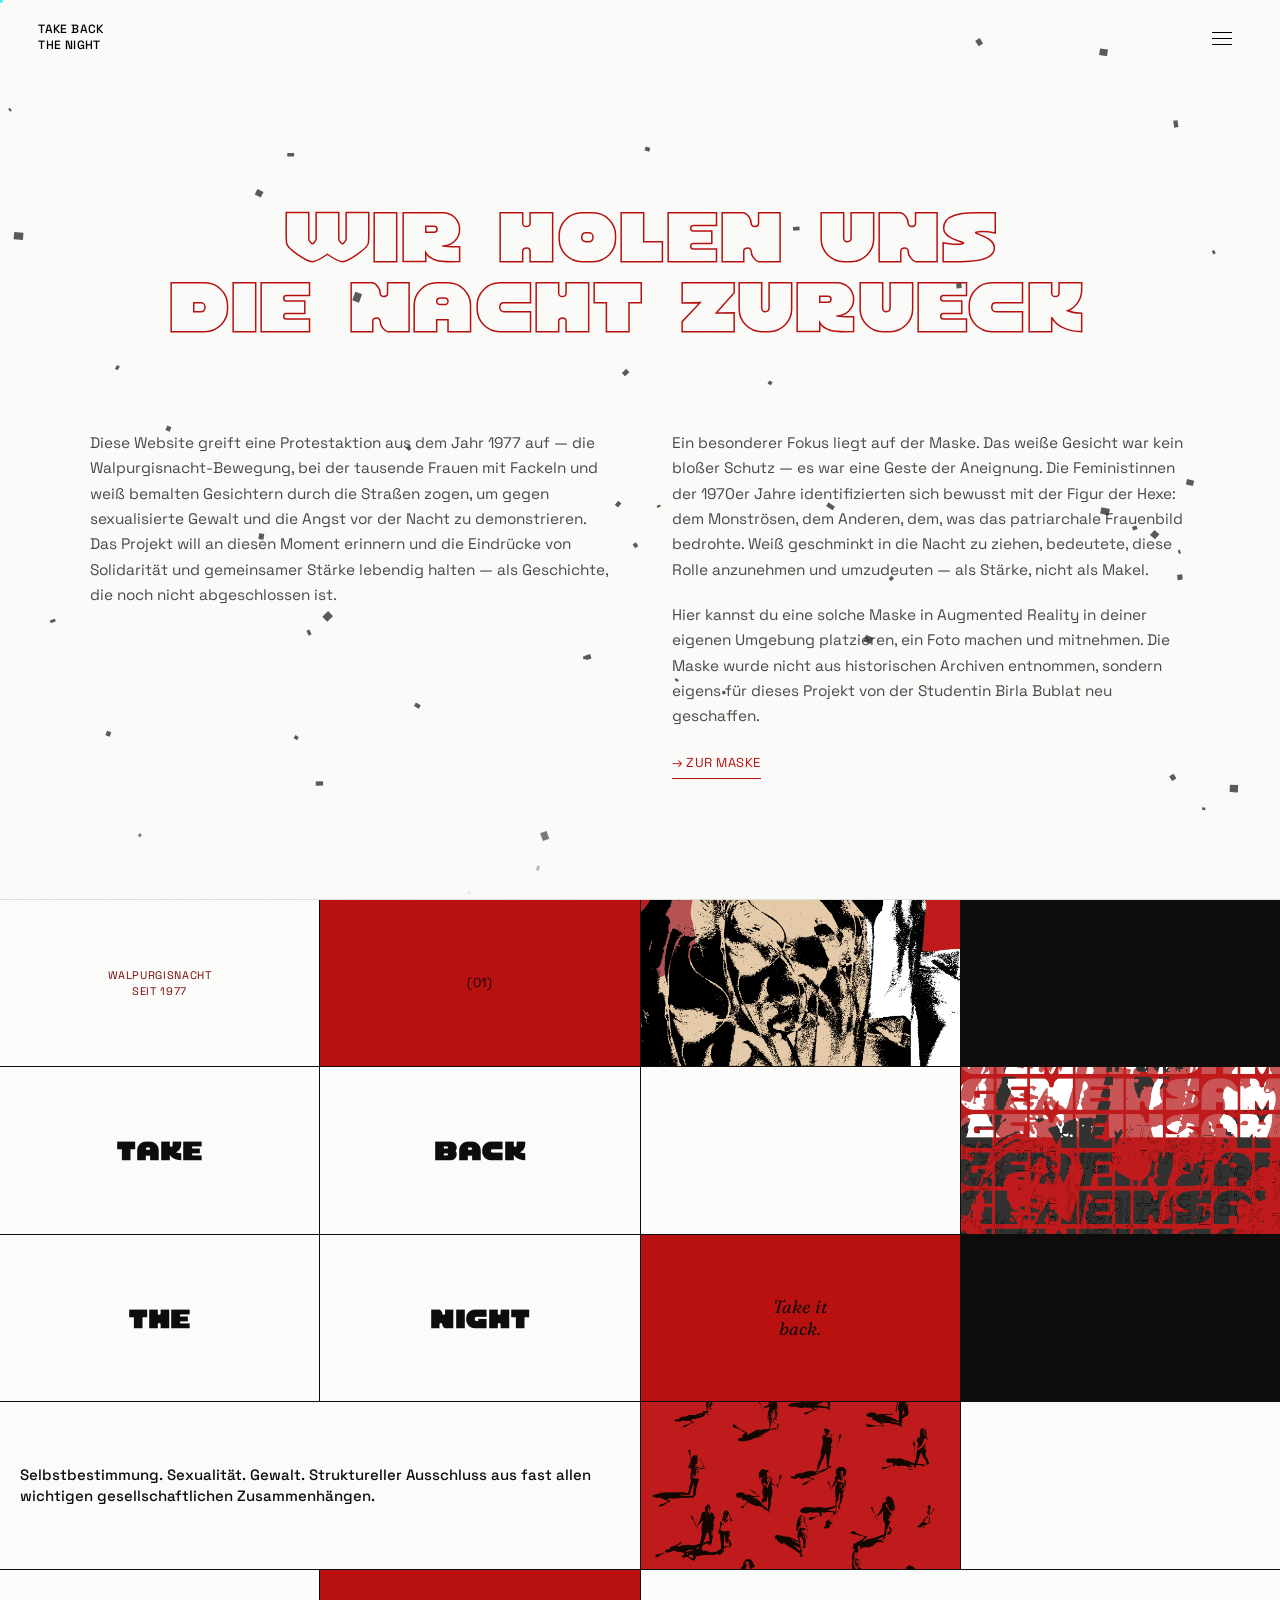
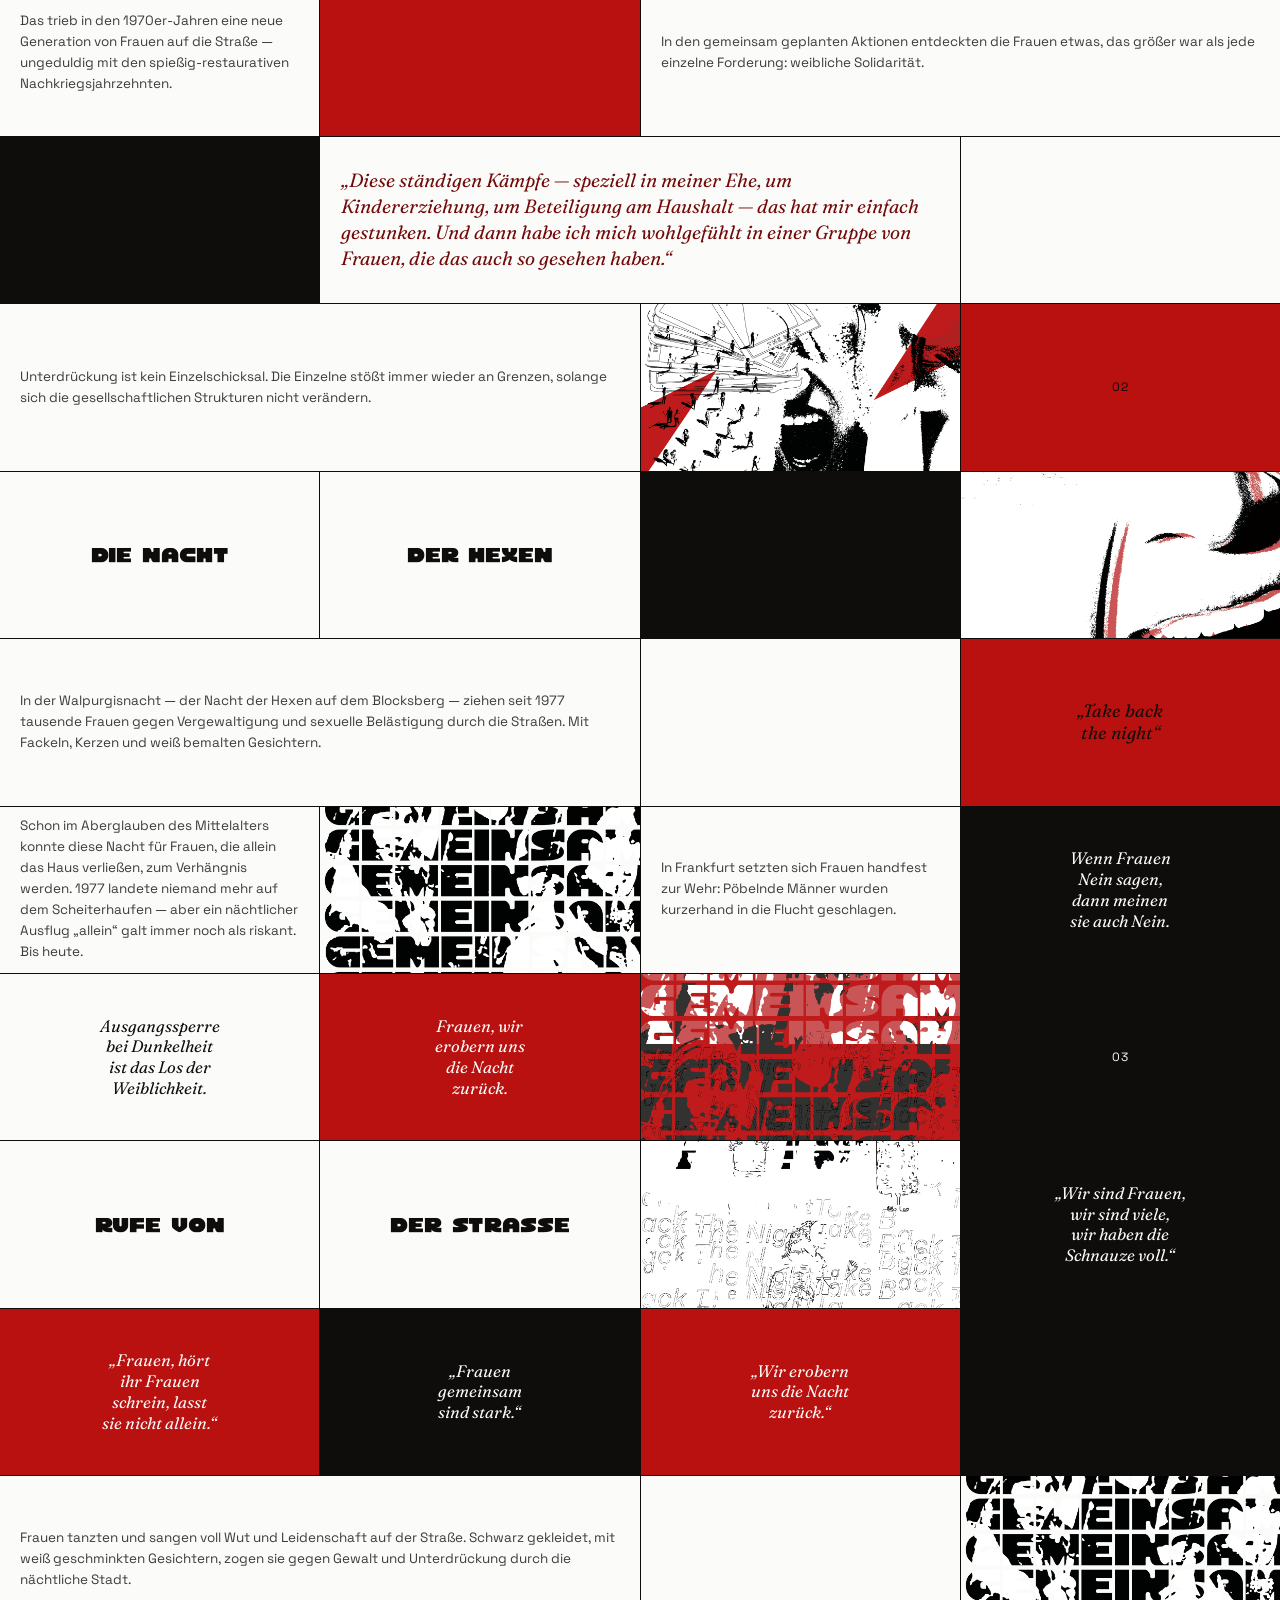
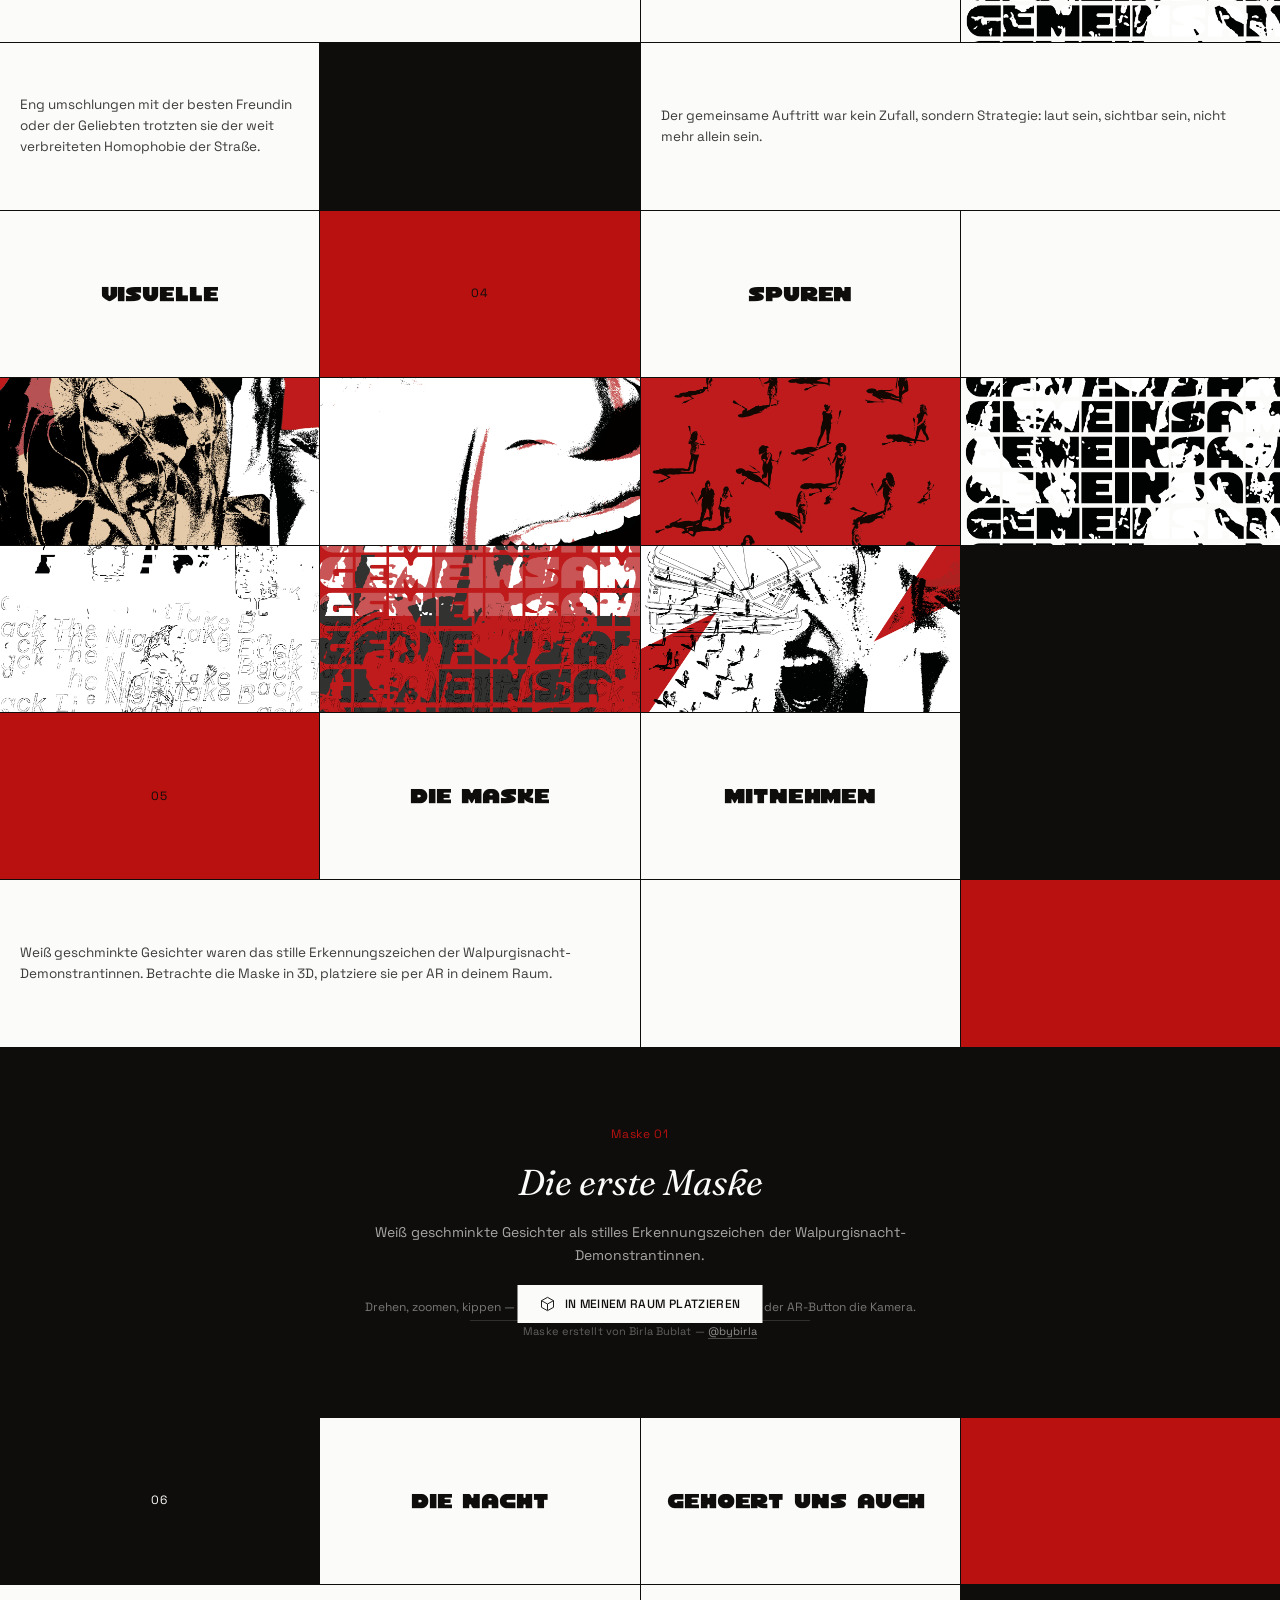
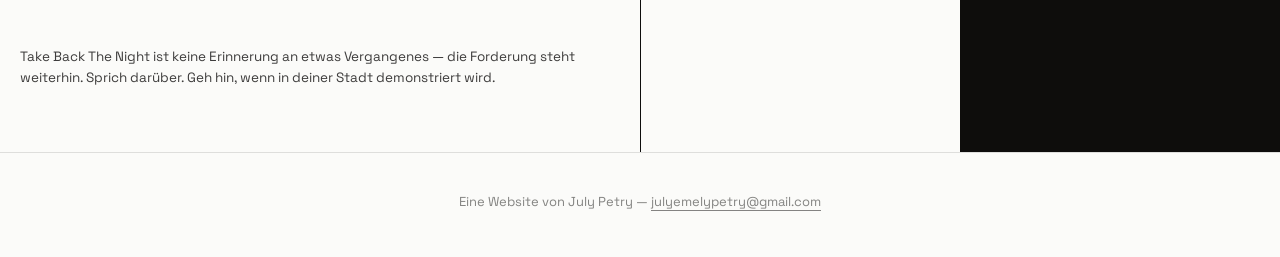
==== index.html @ 17b425ef "Add files via upload" ====
<!DOCTYPE html>
<html lang="de">
<head>
<meta charset="UTF-8">
<meta name="viewport" content="width=device-width, initial-scale=1.0">
<title>Take Back The Night — Wir erobern uns die Nacht zurück</title>
<meta name="description" content="Take Back The Night: Eine feministische Protestaktion gegen sexualisierte Gewalt — Information, Geschichte und eine AR-Maske zum Mitnehmen.">

<link rel="preconnect" href="https://fonts.googleapis.com">
<link rel="preconnect" href="https://fonts.gstatic.com" crossorigin>
<link href="https://fonts.googleapis.com/css2?family=Fraunces:ital,opsz,wght@0,9..144,300..500;1,9..144,300..500&family=Caveat:wght@600;700&family=Space+Grotesk:wght@400;500;600;700&display=swap" rel="stylesheet">

<link rel="stylesheet" href="style.css">

<script type="module" src="https://ajax.googleapis.com/ajax/libs/model-viewer/3.5.0/model-viewer.min.js"></script>
</head>
<body>

<div class="grain" aria-hidden="true"></div>
<canvas id="ashCanvas" aria-hidden="true"></canvas>
<div class="cursor-dot" aria-hidden="true"></div>

<!-- ============ NAV ============ -->
<header class="site-nav">
  <a href="#top" class="nav-mark">Take Back<br>The Night</a>
  <button class="nav-toggle" id="navToggle" aria-label="Menü öffnen" aria-expanded="false">
    <span></span><span></span><span></span>
  </button>
  <nav class="nav-links" id="navLinks">
    <a href="#geschichte" data-num="01">Geschichte</a>
    <a href="#walpurgis" data-num="02">Walpurgisnacht</a>
    <a href="#stimmen" data-num="03">Stimmen</a>
    <a href="#galerie" data-num="04">Galerie</a>
    <a href="#maske" data-num="05">Die Maske</a>
    <a href="#mitmachen" data-num="06">Mitmachen</a>
  </nav>
</header>

<main id="top">

<!-- ============================================================
     INTRO SECTION — weiße Fläche vor dem Kachelraster
     ============================================================ -->
<section class="intro-section">
  <h1 class="intro-headline">Wir holen uns<br>die Nacht zurueck.</h1>

  <div class="intro-columns">
    <div class="intro-col">
      <p>Diese Website greift eine Protestaktion aus dem Jahr 1977 auf — die Walpurgisnacht-Bewegung, bei der tausende Frauen mit Fackeln und weiß bemalten Gesichtern durch die Straßen zogen, um gegen sexualisierte Gewalt und die Angst vor der Nacht zu demonstrieren. Das Projekt will an diesen Moment erinnern und die Eindrücke von Solidarität und gemeinsamer Stärke lebendig halten — als Geschichte, die noch nicht abgeschlossen ist.</p>
    </div>
    <div class="intro-col">
      <p>Ein besonderer Fokus liegt auf der Maske. Das weiße Gesicht war kein bloßer Schutz — es war eine Geste der Aneignung. Die Feministinnen der 1970er Jahre identifizierten sich bewusst mit der Figur der Hexe: dem Monströsen, dem Anderen, dem, was das patriarchale Frauenbild bedrohte. Weiß geschminkt in die Nacht zu ziehen, bedeutete, diese Rolle anzunehmen und umzudeuten — als Stärke, nicht als Makel.</p>
      <p>Hier kannst du eine solche Maske in Augmented Reality in deiner eigenen Umgebung platzieren, ein Foto machen und mitnehmen. Die Maske wurde nicht aus historischen Archiven entnommen, sondern eigens für dieses Projekt von der Studentin Birla Bublat neu geschaffen.</p>
      <a href="#maske" class="intro-link">→ Zur Maske</a>
    </div>
  </div>
</section>

<!-- ============================================================
     DURCHGEHENDES KACHELRASTER
     4 Spalten · jede Kachel = Bild / Farbe / Text
     Hover schiebt die Kachel weg und legt eine zweite Ebene frei.
     ============================================================ -->
<div class="tilegrid">

  <!-- ROW 1 — opening labels -->
  <div class="tile" data-type="text">
    <div class="tile-front"><p class="t-eyebrow">Walpurgisnacht<br>seit 1977</p></div>
  </div>
  <div class="tile" data-type="color" data-color="red">
    <div class="tile-front"><span class="t-num">(01)</span></div>
    <div class="tile-back"><p class="t-back-label">Geschichte</p></div>
  </div>
  <div class="tile tile-img" data-type="image">
    <div class="tile-front"><img src="assets/W1.png" alt="Gemeinschaft" loading="lazy"></div>
    <div class="tile-back"><p class="t-back-label">Gemeinschaft</p></div>
  </div>
  <div class="tile" data-type="color" data-color="black">
    <div class="tile-front tile-front-empty"></div>
    <div class="tile-back"><p class="t-back-label">Eine Protest-<br>aktion gegen<br>sexualisierte<br>Gewalt</p></div>
  </div>

  <!-- ROW 2 — HERO TITLE part 1 -->
  <div class="tile tile-title" data-type="title">
    <div class="tile-front"><span>Take</span></div>
  </div>
  <div class="tile tile-title" data-type="title">
    <div class="tile-front"><span>Back</span></div>
  </div>
  <div class="tile" data-type="color" data-color="paper-dark">
    <div class="tile-front tile-front-empty"></div>
    <div class="tile-back"><p class="t-back-label">„Frauen, wir<br>erobern uns<br>die Nacht<br>zurück.“</p></div>
  </div>
  <div class="tile tile-img" data-type="image">
    <div class="tile-front"><img src="assets/W6.png" alt="Solidarität" loading="lazy"></div>
    <div class="tile-back"><p class="t-back-label">Solidarität</p></div>
  </div>

  <!-- ROW 3 — HERO TITLE part 2 -->
  <div class="tile tile-title" data-type="title">
    <div class="tile-front"><span>The</span></div>
  </div>
  <div class="tile tile-title" data-type="title">
    <div class="tile-front"><span>Night</span></div>
  </div>
  <div class="tile" data-type="color" data-color="red">
    <div class="tile-front"><p class="t-quote-mini">Take it<br>back.</p></div>
    <div class="tile-back"><p class="t-back-label">Scrollen, um<br>der Geschichte<br>zu folgen ↓</p></div>
  </div>
  <div class="tile" data-type="color" data-color="black">
    <div class="tile-front tile-front-empty"></div>
    <div class="tile-back"><a href="#maske" class="t-back-link">Maske in AR<br>ansehen →</a></div>
  </div>

  <!-- ROW 4 — Geschichte intro -->
  <div class="tile tile-text-wide" data-type="text" id="geschichte">
    <div class="tile-front">
      <p class="t-lead">Selbstbestimmung. Sexualität. Gewalt. Struktureller Ausschluss aus fast allen wichtigen gesellschaftlichen Zusammenhängen.</p>
    </div>
  </div>
  <div class="tile tile-img" data-type="image">
    <div class="tile-front"><img src="assets/W3.png" alt="Aufschrei" loading="lazy"></div>
    <div class="tile-back"><p class="t-back-label">Aufschrei</p></div>
  </div>
  <div class="tile" data-type="color" data-color="paper-dark">
    <div class="tile-front tile-front-empty"></div>
    <div class="tile-back"><p class="t-back-label">Jung, links,<br>ungeduldig</p></div>
  </div>

  <!-- ROW 5 -->
  <div class="tile" data-type="text">
    <div class="tile-front"><p class="t-body">Das trieb in den 1970er-Jahren eine neue Generation von Frauen auf die Straße — ungeduldig mit den spießig-restaurativen Nachkriegsjahrzehnten.</p></div>
  </div>
  <div class="tile" data-type="color" data-color="red">
    <div class="tile-front tile-front-empty"></div>
    <div class="tile-back"><p class="t-back-label">Infostände,<br>Straßentheater,<br>Protest gegen<br>Miss-Wahlen</p></div>
  </div>
  <div class="tile tile-text-wide" data-type="text">
    <div class="tile-front">
      <p class="t-body">In den gemeinsam geplanten Aktionen entdeckten die Frauen etwas, das größer war als jede einzelne Forderung: weibliche Solidarität.</p>
    </div>
  </div>

  <!-- ROW 6 — quote -->
  <div class="tile" data-type="color" data-color="black">
    <div class="tile-front tile-front-empty"></div>
    <div class="tile-back"><p class="t-back-label">Ehe, Kinder-<br>erziehung,<br>Haushalt</p></div>
  </div>
  <div class="tile tile-quote-wide" data-type="text">
    <div class="tile-front">
      <p class="t-quote">„Diese ständigen Kämpfe — speziell in meiner Ehe, um Kindererziehung, um Beteiligung am Haushalt — das hat mir einfach gestunken. Und dann habe ich mich wohlgefühlt in einer Gruppe von Frauen, die das auch so gesehen haben.“</p>
    </div>
  </div>
  <div class="tile" data-type="color" data-color="paper-dark">
    <div class="tile-front tile-front-empty"></div>
    <div class="tile-back"><p class="t-back-label">Kein Einzel-<br>schicksal</p></div>
  </div>

  <!-- ROW 7 -->
  <div class="tile tile-text-wide" data-type="text">
    <div class="tile-front">
      <p class="t-body">Unterdrückung ist kein Einzelschicksal. Die Einzelne stößt immer wieder an Grenzen, solange sich die gesellschaftlichen Strukturen nicht verändern.</p>
    </div>
  </div>
  <div class="tile tile-img" data-type="image">
    <div class="tile-front"><img src="assets/W7.png" alt="Stärke" loading="lazy"></div>
    <div class="tile-back"><p class="t-back-label">Stärke</p></div>
  </div>
  <div class="tile" data-type="color" data-color="red">
    <div class="tile-front"><span class="t-num-mini">02</span></div>
    <div class="tile-back"><p class="t-back-label">Walpurgis-<br>nacht</p></div>
  </div>

  <!-- ROW 8 — Walpurgisnacht title -->
  <div class="tile tile-title-mid" data-type="title" id="walpurgis">
    <div class="tile-front"><span>Die Nacht</span></div>
  </div>
  <div class="tile tile-title-mid" data-type="title">
    <div class="tile-front"><span>der Hexen</span></div>
  </div>
  <div class="tile" data-type="color" data-color="black">
    <div class="tile-front tile-front-empty"></div>
    <div class="tile-back"><p class="t-back-label">Blocksberg,<br>Mittelalter</p></div>
  </div>
  <div class="tile tile-img" data-type="image">
    <div class="tile-front"><img src="assets/W2.png" alt="Wut" loading="lazy"></div>
    <div class="tile-back"><p class="t-back-label">Reclaim<br>the Night</p></div>
  </div>

  <!-- ROW 9 -->
  <div class="tile tile-text-wide" data-type="text">
    <div class="tile-front">
      <p class="t-body">In der Walpurgisnacht — der Nacht der Hexen auf dem Blocksberg — ziehen seit 1977 tausende Frauen gegen Vergewaltigung und sexuelle Belästigung durch die Straßen. Mit Fackeln, Kerzen und weiß bemalten Gesichtern.</p>
    </div>
  </div>
  <div class="tile" data-type="color" data-color="paper-dark">
    <div class="tile-front tile-front-empty"></div>
    <div class="tile-back"><p class="t-back-label">Als Hexen<br>verbrannt</p></div>
  </div>
  <div class="tile" data-type="color" data-color="red">
    <div class="tile-front"><p class="t-quote-mini">„Take back<br>the night“</p></div>
    <div class="tile-back"><p class="t-back-label">Ursprung:<br>USA</p></div>
  </div>

  <!-- ROW 10 -->
  <div class="tile" data-type="text">
    <div class="tile-front"><p class="t-body">Schon im Aberglauben des Mittelalters konnte diese Nacht für Frauen, die allein das Haus verließen, zum Verhängnis werden. 1977 landete niemand mehr auf dem Scheiterhaufen — aber ein nächtlicher Ausflug „allein“ galt immer noch als riskant. Bis heute.</p></div>
  </div>
  <div class="tile tile-img" data-type="image">
    <div class="tile-front"><img src="assets/W4.png" alt="Erschöpfung" loading="lazy"></div>
    <div class="tile-back"><p class="t-back-label">Erschöpfung</p></div>
  </div>
  <div class="tile" data-type="text">
    <div class="tile-front"><p class="t-body">In Frankfurt setzten sich Frauen handfest zur Wehr: Pöbelnde Männer wurden kurzerhand in die Flucht geschlagen.</p></div>
  </div>

  <!-- ROW 11 — banner lines as tiles -->
  <div class="tile tile-banner" data-type="color" data-color="black">
    <div class="tile-front"><p class="t-banner">Wenn Frauen<br>Nein sagen,<br>dann meinen<br>sie auch Nein.</p></div>
  </div>
  <div class="tile tile-banner" data-type="color" data-color="paper-dark">
    <div class="tile-front"><p class="t-banner t-banner-dark">Ausgangssperre<br>bei Dunkelheit<br>ist das Los der<br>Weiblichkeit.</p></div>
  </div>
  <div class="tile tile-banner" data-type="color" data-color="red">
    <div class="tile-front"><p class="t-banner">Frauen, wir<br>erobern uns<br>die Nacht<br>zurück.</p></div>
  </div>
  <div class="tile tile-img" data-type="image">
    <div class="tile-front"><img src="assets/W6.png" alt="Solidarität" loading="lazy"></div>
    <div class="tile-back"><p class="t-back-label">Rasseln,<br>Wecker,<br>Trommeln</p></div>
  </div>

  <!-- ROW 12 — Stimmen title -->
  <div class="tile" data-type="color" data-color="black">
    <div class="tile-front"><span class="t-num-mini">03</span></div>
    <div class="tile-back"><p class="t-back-label">Rufe von<br>der Straße</p></div>
  </div>
  <div class="tile tile-title-mid" data-type="title" id="stimmen">
    <div class="tile-front"><span>Rufe von</span></div>
  </div>
  <div class="tile tile-title-mid" data-type="title">
    <div class="tile-front"><span>der Strasse</span></div>
  </div>
  <div class="tile tile-img" data-type="image">
    <div class="tile-front"><img src="assets/W5.png" alt="Schmerz" loading="lazy"></div>
    <div class="tile-back"><p class="t-back-label">Schmerz</p></div>
  </div>

  <!-- ROW 13 — chants -->
  <div class="tile tile-chant" data-type="color" data-color="black">
    <div class="tile-front"><p class="t-chant">„Wir sind Frauen,<br>wir sind viele,<br>wir haben die<br>Schnauze voll.“</p></div>
  </div>
  <div class="tile tile-chant" data-type="color" data-color="red">
    <div class="tile-front"><p class="t-chant">„Frauen, hört<br>ihr Frauen<br>schrein, lasst<br>sie nicht allein.“</p></div>
  </div>
  <div class="tile tile-chant" data-type="color" data-color="black">
    <div class="tile-front"><p class="t-chant">„Frauen<br>gemeinsam<br>sind stark.“</p></div>
  </div>
  <div class="tile tile-chant" data-type="color" data-color="red">
    <div class="tile-front"><p class="t-chant">„Wir erobern<br>uns die Nacht<br>zurück.“</p></div>
  </div>

  <!-- ROW 14 — Stimmen text -->
  <div class="tile tile-text-wide" data-type="text">
    <div class="tile-front">
      <p class="t-body">Frauen tanzten und sangen voll Wut und Leidenschaft auf der Straße. Schwarz gekleidet, mit weiß geschminkten Gesichtern, zogen sie gegen Gewalt und Unterdrückung durch die nächtliche Stadt.</p>
    </div>
  </div>
  <div class="tile" data-type="color" data-color="paper-dark">
    <div class="tile-front tile-front-empty"></div>
    <div class="tile-back"><p class="t-back-label">Eng<br>umschlungen</p></div>
  </div>
  <div class="tile tile-img" data-type="image">
    <div class="tile-front"><img src="assets/W4.png" alt="Erschöpfung" loading="lazy"></div>
    <div class="tile-back"><p class="t-back-label">Erste Stimme,<br>erstes Mal</p></div>
  </div>

  <!-- ROW 15 -->
  <div class="tile" data-type="text">
    <div class="tile-front"><p class="t-body">Eng umschlungen mit der besten Freundin oder der Geliebten trotzten sie der weit verbreiteten Homophobie der Straße.</p></div>
  </div>
  <div class="tile" data-type="color" data-color="black">
    <div class="tile-front tile-front-empty"></div>
    <div class="tile-back"><p class="t-back-label">Patriarchats-<br>kritikerin der<br>ersten Stunde</p></div>
  </div>
  <div class="tile tile-text-wide" data-type="text">
    <div class="tile-front">
      <p class="t-body">Der gemeinsame Auftritt war kein Zufall, sondern Strategie: laut sein, sichtbar sein, nicht mehr allein sein.</p>
    </div>
  </div>

  <!-- ROW 16 — Galerie title -->
  <div class="tile tile-title-mid" data-type="title" id="galerie">
    <div class="tile-front"><span>Visuelle</span></div>
  </div>
  <div class="tile" data-type="color" data-color="red">
    <div class="tile-front"><span class="t-num-mini">04</span></div>
    <div class="tile-back"><p class="t-back-label">Galerie</p></div>
  </div>
  <div class="tile tile-title-mid" data-type="title">
    <div class="tile-front"><span>Spuren</span></div>
  </div>
  <div class="tile" data-type="color" data-color="paper-dark">
    <div class="tile-front tile-front-empty"></div>
    <div class="tile-back"><p class="t-back-label">Sieben<br>Bildfragmente</p></div>
  </div>

  <!-- ROW 17-18 — gallery images, each a tile of its own -->
  <div class="tile tile-img" data-type="image">
    <div class="tile-front"><img src="assets/W1.png" alt="Gemeinschaft" loading="lazy"></div>
    <div class="tile-back"><p class="t-back-label">Gemeinschaft</p></div>
  </div>
  <div class="tile tile-img" data-type="image">
    <div class="tile-front"><img src="assets/W2.png" alt="Wut" loading="lazy"></div>
    <div class="tile-back"><p class="t-back-label">Wut</p></div>
  </div>
  <div class="tile tile-img" data-type="image">
    <div class="tile-front"><img src="assets/W3.png" alt="Aufschrei" loading="lazy"></div>
    <div class="tile-back"><p class="t-back-label">Aufschrei</p></div>
  </div>
  <div class="tile tile-img" data-type="image">
    <div class="tile-front"><img src="assets/W4.png" alt="Erschöpfung" loading="lazy"></div>
    <div class="tile-back"><p class="t-back-label">Erschöpfung</p></div>
  </div>

  <div class="tile tile-img" data-type="image">
    <div class="tile-front"><img src="assets/W5.png" alt="Schmerz" loading="lazy"></div>
    <div class="tile-back"><p class="t-back-label">Schmerz</p></div>
  </div>
  <div class="tile tile-img" data-type="image">
    <div class="tile-front"><img src="assets/W6.png" alt="Solidarität" loading="lazy"></div>
    <div class="tile-back"><p class="t-back-label">Solidarität</p></div>
  </div>
  <div class="tile tile-img" data-type="image">
    <div class="tile-front"><img src="assets/W7.png" alt="Stärke" loading="lazy"></div>
    <div class="tile-back"><p class="t-back-label">Stärke</p></div>
  </div>
  <div class="tile" data-type="color" data-color="black">
    <div class="tile-front tile-front-empty"></div>
    <div class="tile-back"><p class="t-back-label">Zum<br>Vergrößern<br>anklicken</p></div>
  </div>

  <!-- ROW 19 — Maske title -->
  <div class="tile" data-type="color" data-color="red">
    <div class="tile-front"><span class="t-num-mini">05</span></div>
    <div class="tile-back"><p class="t-back-label">Die Maske</p></div>
  </div>
  <div class="tile tile-title-mid" data-type="title" id="maske">
    <div class="tile-front"><span>Die Maske</span></div>
  </div>
  <div class="tile tile-title-mid" data-type="title">
    <div class="tile-front"><span>mitnehmen</span></div>
  </div>
  <div class="tile" data-type="color" data-color="black">
    <div class="tile-front tile-front-empty"></div>
    <div class="tile-back"><p class="t-back-label">Anonymität<br>als Schutz</p></div>
  </div>

  <!-- ROW 20 — mask intro text -->
  <div class="tile tile-text-wide" data-type="text">
    <div class="tile-front">
      <p class="t-body">Weiß geschminkte Gesichter waren das stille Erkennungszeichen der Walpurgisnacht-Demonstrantinnen. Betrachte die Maske in 3D, platziere sie per AR in deinem Raum.</p>
    </div>
  </div>
  <div class="tile" data-type="color" data-color="paper-dark">
    <div class="tile-front tile-front-empty"></div>
    <div class="tile-back"><p class="t-back-label">Maskierung<br>als Statement</p></div>
  </div>
  <div class="tile" data-type="color" data-color="red">
    <div class="tile-front tile-front-empty"></div>
    <div class="tile-back"><p class="t-back-label">Halte den<br>Moment im<br>Foto fest</p></div>
  </div>

</div><!-- /tilegrid -->

<!-- ============================================================
     AR VIEWER — drei Masken, jede mit eigenem Viewer, AR-Button
     und Foto-Funktion. Bleiben außerhalb des Kachelrasters, da
     model-viewer nicht sinnvoll in eine Hover-Kachel passt.
     ============================================================ -->
<section class="mask-section">
  <div class="mask-section-head">
    <span class="t-num-mini">Maske 01</span>
    <h3>Die erste Maske</h3>
    <p>Weiß geschminkte Gesichter als stilles Erkennungszeichen der Walpurgisnacht-Demonstrantinnen.</p>
  </div>
  <div class="mask-viewer-frame">
    <model-viewer
      id="maskViewer1"
      class="mask-model-viewer"
      src="assets/Mask1.glb"
      ios-src="assets/Mask1.usdz"
      alt="3D-Modell der ersten Protest-Maske"
      ar
      ar-modes="webxr scene-viewer quick-look"
      camera-controls
      touch-action="pan-y"
      shadow-intensity="1"
      exposure="0.95"
      environment-image="neutral"
      auto-rotate
      rotation-per-second="18deg"
      interaction-prompt="none"
      poster="assets/W5.png"
    >
      <button slot="ar-button" class="ar-button" data-ar-button="1">
        <svg width="16" height="16" viewBox="0 0 24 24" fill="none"><path d="M12 2 21 7v10l-9 5-9-5V7l9-5Z" stroke="currentColor" stroke-width="1.4" stroke-linejoin="round"/><path d="M12 12v9M3 7l9 5 9-5" stroke="currentColor" stroke-width="1.4" stroke-linejoin="round"/></svg>
        <span>In meinem Raum platzieren</span>
      </button>
      <div class="mv-progress-bar" slot="progress-bar">
        <div class="mv-progress-fill"></div>
      </div>
    </model-viewer>
    <div class="mask-hint" data-ar-hint="1">
      Drehen, zoomen, kippen — direkt im Bild. Auf dem Smartphone öffnet der AR-Button die Kamera.
    </div>
    <p class="mask-credit">Maske erstellt von Birla Bublat — <a href="https://www.instagram.com/bybirla" target="_blank" rel="noopener">@bybirla</a></p>
  </div>

  <div class="capture-bar" data-capture-bar="1" hidden>
    <button class="btn btn-line capture-btn" data-capture-btn="1">
      <svg width="14" height="14" viewBox="0 0 24 24" fill="none"><path d="M4 8h3l1.5-2h7L17 8h3a2 2 0 0 1 2 2v9a2 2 0 0 1-2 2H4a2 2 0 0 1-2-2v-9a2 2 0 0 1 2-2Z" stroke="currentColor" stroke-width="1.4" stroke-linejoin="round"/><circle cx="12" cy="14" r="3.2" stroke="currentColor" stroke-width="1.4"/></svg>
      Foto aufnehmen
    </button>
    <p class="capture-note" data-capture-note="1"></p>
  </div>

  <div class="photo-overlay" data-photo-overlay="1" hidden>
    <div class="photo-card">
      <img data-photo-result="1" alt="Aufgenommenes Foto der platzierten Maske">
      <div class="photo-actions">
        <a class="btn btn-line" data-download-photo="1" download="take-back-the-night-maske-01.png">Foto herunterladen</a>
        <button class="btn btn-line" data-close-photo="1">Schließen</button>
      </div>
    </div>
  </div>
</section>

<!-- ============================================================
     OUTRO — letzte Kachelreihe
     ============================================================ -->
<div class="tilegrid" id="mitmachen">
  <div class="tile" data-type="color" data-color="black">
    <div class="tile-front"><span class="t-num-mini">06</span></div>
  </div>
  <div class="tile tile-title-mid" data-type="title">
    <div class="tile-front"><span>Die Nacht</span></div>
  </div>
  <div class="tile tile-title-mid" data-type="title">
    <div class="tile-front"><span>gehoert uns auch.</span></div>
  </div>
  <div class="tile" data-type="color" data-color="red">
    <div class="tile-front tile-front-empty"></div>
    <div class="tile-back"><a href="#top" class="t-back-link">Nach oben ↑</a></div>
  </div>

  <div class="tile tile-text-wide" data-type="text">
    <div class="tile-front">
      <p class="t-body">Take Back The Night ist keine Erinnerung an etwas Vergangenes — die Forderung steht weiterhin. Sprich darüber. Geh hin, wenn in deiner Stadt demonstriert wird.</p>
    </div>
  </div>
  <div class="tile" data-type="color" data-color="paper-dark">
    <div class="tile-front tile-front-empty"></div>
    <div class="tile-back"><p class="t-back-label">Trag die<br>Maske weiter</p></div>
  </div>
  <div class="tile" data-type="color" data-color="black">
    <div class="tile-front tile-front-empty"></div>
    <div class="tile-back"><p class="t-back-label">Trag die<br>Fackel weiter</p></div>
  </div>
</div>

</main>

<!-- ============ LIGHTBOX ============ -->
<div class="lightbox" id="lightbox" hidden>
  <button class="lightbox-close" id="lightboxClose" aria-label="Schließen">✕</button>
  <figure class="lightbox-figure">
    <img id="lightboxImg" src="" alt="">
    <figcaption id="lightboxCaption"></figcaption>
  </figure>
</div>

<footer class="site-footer">
  <p>Eine Website von July Petry — <a href="mailto:julyemelypetry@gmail.com">julyemelypetry@gmail.com</a></p>
</footer>

<script src="main.js"></script>
</body>
</html>
---- style.css ----
/* ============================================================
   TAKE BACK THE NIGHT — Kachelraster-System v2
   Minimalistisch, durchgehendes Modulraster, skaliert mit dem
   Viewport (keine Stagnation auf großen Screens).
   ============================================================ */
:root {
  --red:       #B8110F;
  --red-deep:  #720A09;
  --black:     #0E0D0C;
  --paper:     #FBFBF9;   /* kühles, fast reines Weiß statt Beige */
  --paper-2:   #FBFBF9;   /* vereinheitlicht — identisch zu --paper, kein Tonunterschied mehr */
  --line:      rgba(14,13,12,.12);
  --line-on-dark: rgba(251,251,249,.14);

  --font-display: 'Fraunces', 'Times New Roman', serif;
  --font-headline: 'Pro Bold DEMO', 'Space Grotesk', sans-serif;
  --font-body:    'Space Grotesk', sans-serif;
  --font-hand:    'Caveat', cursive;

  --gutter: clamp(20px, 3vw, 48px);
  /* tile height now scales with viewport width, not just clamped low */
  --tile-h: clamp(150px, 13vw, 280px);
  --ease: cubic-bezier(.22,.61,.36,1);
}

@font-face {
  font-family: 'Pro Bold DEMO';
  src: url('assets/fonts/Pro_Bold_DEMO.woff') format('woff'),
       url('assets/fonts/Pro_Bold_DEMO.otf') format('opentype');
  font-weight: 400;
  font-style: normal;
  font-display: swap;
}

* { box-sizing: border-box; }
html { scroll-behavior: smooth; }

@media (prefers-reduced-motion: reduce) {
  html { scroll-behavior: auto; }
  *, *::before, *::after { animation-duration: .001ms !important; animation-iteration-count: 1 !important; transition-duration: .001ms !important; scroll-behavior: auto !important; }
}

body {
  margin: 0;
  background: var(--black);
  color: var(--black);
  font-family: var(--font-body);
  font-size: 16px;
  line-height: 1.6;
  -webkit-font-smoothing: antialiased;
}

img { max-width: 100%; display: block; }
a { color: inherit; text-decoration: none; }
button { font-family: inherit; cursor: pointer; background: none; border: none; color: inherit; }

::selection { background: var(--red); color: var(--paper); }
:focus-visible { outline: 2px solid var(--red); outline-offset: 2px; }

/* ============================================================
   GRAIN + CURSOR
   ============================================================ */
.grain {
  position: fixed; inset: 0; pointer-events: none; z-index: 999;
  opacity: .03; mix-blend-mode: multiply;
  background-image: url("data:image/svg+xml,%3Csvg xmlns='http://www.w3.org/2000/svg' width='160' height='160'%3E%3Cfilter id='n'%3E%3CfeTurbulence type='fractalNoise' baseFrequency='0.9' numOctaves='2' stitchTiles='stitch'/%3E%3C/filter%3E%3Crect width='100%25' height='100%25' filter='url(%23n)'/%3E%3C/svg%3E");
}

/* Asche-Partikel Canvas */
#ashCanvas {
  position: fixed;
  inset: 0;
  width: 100%;
  height: 100%;
  pointer-events: none;
  z-index: 997;
  opacity: .75;
}

/* ============================================================
   INTRO SECTION
   ============================================================ */
.intro-section {
  background: var(--paper);
  min-height: 100vh;
  display: flex;
  flex-direction: column;
  justify-content: center;
  padding: clamp(100px, 14vw, 180px) var(--gutter) clamp(64px, 8vw, 100px);
  border-bottom: 1px solid var(--line);
  position: relative;
}

.intro-headline {
  font-family: var(--font-headline);
  font-weight: 400;
  font-style: normal;
  font-size: clamp(28px, 5.5vw, 82px);
  line-height: 1.0;
  letter-spacing: -0.01em;
  color: transparent;
  -webkit-text-stroke: 1.5px var(--red);
  text-stroke: 1.5px var(--red);
  text-align: center;
  margin: 0 auto clamp(48px, 7vw, 90px);
  max-width: 1100px;
}

.intro-columns {
  display: grid;
  grid-template-columns: 1fr 1fr;
  gap: clamp(32px, 5vw, 80px);
  max-width: 1100px;
  margin: 0 auto;
  width: 100%;
}

.intro-col p {
  font-size: clamp(15px, 1.2vw, 18px);
  line-height: 1.65;
  color: rgba(14,13,12,.75);
  margin: 0 0 20px;
}

.intro-link {
  display: inline-block;
  font-size: 13px;
  letter-spacing: 0.04em;
  text-transform: uppercase;
  color: var(--red);
  border-bottom: 1px solid var(--red);
  padding-bottom: 4px;
  transition: opacity .2s var(--ease);
}
.intro-link:hover { opacity: .6; }

@media (max-width: 700px) {
  .intro-columns { grid-template-columns: 1fr; }
  .intro-headline { text-align: left; font-size: clamp(26px, 8.5vw, 44px); }
}
.cursor-dot { display: none; }
@media (hover: hover) and (pointer: fine) {
  .cursor-dot {
    display: block; position: fixed; top: 0; left: 0;
    width: 6px; height: 6px; background: var(--red); border-radius: 50%;
    pointer-events: none; z-index: 998;
    transform: translate(-50%, -50%); transition: transform .15s var(--ease);
    mix-blend-mode: difference;
  }
}

/* ============================================================
   NAV
   ============================================================ */
.site-nav {
  position: fixed; top: 0; left: 0; right: 0; z-index: 300;
  display: flex; align-items: flex-start; justify-content: space-between;
  padding: 22px var(--gutter);
  mix-blend-mode: difference;
}
.nav-mark {
  font-family: var(--font-body); font-weight: 500; font-size: 12px;
  line-height: 1.3; letter-spacing: 0.03em; color: var(--paper);
  text-transform: uppercase;
}
.nav-toggle { display: flex; flex-direction: column; gap: 5px; padding: 10px; z-index: 310; }
.nav-toggle span { width: 20px; height: 1px; background: var(--paper); transition: transform .3s var(--ease), opacity .3s var(--ease); }
.nav-toggle[aria-expanded="true"] span:nth-child(1) { transform: translateY(6px) rotate(45deg); }
.nav-toggle[aria-expanded="true"] span:nth-child(2) { opacity: 0; }
.nav-toggle[aria-expanded="true"] span:nth-child(3) { transform: translateY(-6px) rotate(-45deg); }

.nav-links {
  position: fixed; inset: 0; background: var(--black);
  display: flex; flex-direction: column; align-items: flex-start; justify-content: center; gap: 2px;
  padding: 0 var(--gutter); transform: translateY(-100%); transition: transform .5s var(--ease);
  z-index: 250; mix-blend-mode: normal;
}
.nav-links.open { transform: translateY(0); }
.nav-links a {
  font-family: var(--font-display); font-style: italic; font-weight: 400;
  font-size: clamp(30px, 6.5vw, 58px); color: var(--paper);
  padding: 5px 0; border-bottom: 1px solid transparent;
  transition: color .25s var(--ease), border-color .25s var(--ease);
}
.nav-links a::before {
  content: attr(data-num); font-family: var(--font-body); font-style: normal;
  font-size: 11px; color: var(--red); margin-right: 16px; vertical-align: super;
}
.nav-links a:hover { color: var(--red); border-color: var(--red); }

/* ============================================================
   TILEGRID — the core system
   ============================================================ */
main { display: block; }

.tilegrid {
  display: grid;
  grid-template-columns: repeat(4, 1fr);
  grid-auto-rows: var(--tile-h);
  gap: 1px;
  background: var(--black);
  width: 100%;
}

.tile {
  position: relative;
  overflow: hidden;
  background: var(--paper);
  isolation: isolate;
}

.tile-front,
.tile-back {
  position: absolute;
  inset: 0;
  display: flex;
  align-items: center;
  justify-content: center;
  padding: clamp(12px, 1.6vw, 26px);
  text-align: center;
}

.tile-front {
  background: var(--paper);
  z-index: 2;
  transition: transform .5s var(--ease), opacity .35s var(--ease);
}

.tile-back {
  background: var(--paper-2);
  z-index: 1;
}

/* hover/tap reveal only applies to EMPTY front tiles. */
@media (hover: hover) and (pointer: fine) {
  .tile:hover .tile-front.tile-front-empty {
    transform: translateY(-12%);
    opacity: 0;
    pointer-events: none;
  }
}
.tile.is-open .tile-front.tile-front-empty {
  transform: translateY(-12%);
  opacity: 0;
  pointer-events: none;
}

/* ---- color tiles ---- */
.tile[data-color="red"]        { background: var(--red); }
.tile[data-color="red"] .tile-front { background: var(--red); }
.tile[data-color="black"]      { background: var(--black); }
.tile[data-color="black"] .tile-front { background: var(--black); }
.tile[data-color="paper-dark"] { background: var(--paper-2); }
.tile[data-color="paper-dark"] .tile-front { background: var(--paper-2); }

.tile[data-color="red"] .tile-back,
.tile[data-color="black"] .tile-back {
  background: var(--paper);
}

/* ---- image tiles ---- */
.tile-img .tile-front { padding: 0; }
.tile-img img {
  width: 100%; height: 100%; object-fit: cover;
  filter: grayscale(0.1);
  cursor: zoom-in;
}

/* ---- title tiles (custom display font, bold, no italic) ---- */
.tile-title .tile-front,
.tile-title-mid .tile-front {
  background: var(--paper);
}
.tile-title span,
.tile-title-mid span {
  font-family: var(--font-headline);
  font-style: normal;
  font-weight: 400;
  color: var(--black);
  line-height: 1.05;
  white-space: normal;
  overflow-wrap: break-word;
  word-break: break-word;
  hyphens: auto;
  letter-spacing: -0.005em;
  max-width: 100%;
}
/* sized relative to a single grid column (~1/4 of viewport on
   desktop), not the full viewport — this is what was pushing
   text past the tile edge before */
.tile-title span { font-size: clamp(18px, 2.1vw, 40px); }
.tile-title-mid span { font-size: clamp(15px, 1.6vw, 30px); }

/* ---- text labels inside tiles ---- */
.t-eyebrow {
  font-size: 11px; letter-spacing: 0.06em; text-transform: uppercase;
  color: var(--red-deep); line-height: 1.5; margin: 0;
}
.t-num {
  font-family: var(--font-body); font-size: 13px; color: var(--black);
  letter-spacing: 0.04em;
}
.t-num-mini {
  font-family: var(--font-body); font-size: 12px; color: var(--paper);
  letter-spacing: 0.06em;
}
.tile[data-color="red"] .t-num-mini,
.tile[data-color="red"] .t-num { color: var(--black); }

.t-lead {
  font-size: clamp(15px, 1.1vw, 19px); font-weight: 500; line-height: 1.45;
  margin: 0; text-align: left;
}
.t-body {
  font-size: clamp(13.5px, 0.95vw, 16px); line-height: 1.55;
  margin: 0; text-align: left; color: rgba(14,13,12,.8);
}
.t-quote {
  font-family: var(--font-display); font-style: italic; font-weight: 380;
  font-size: clamp(18px, 1.5vw, 25px);
  line-height: 1.35; color: var(--red-deep); margin: 0; text-align: left;
}
.t-quote-mini {
  font-family: var(--font-display); font-style: italic; font-weight: 380;
  font-size: clamp(17px, 1.4vw, 23px); color: var(--black); margin: 0; line-height: 1.25;
}
.t-banner {
  font-family: var(--font-display); font-style: italic; font-weight: 380;
  font-size: clamp(16px, 1.3vw, 21px); line-height: 1.25; color: var(--paper); margin: 0;
}
.t-banner-dark { color: var(--black); }
.t-chant {
  font-family: var(--font-display); font-style: italic; font-weight: 380;
  font-size: clamp(16px, 1.3vw, 21px); line-height: 1.25; color: var(--paper); margin: 0;
}

.t-back-label {
  font-size: clamp(11.5px, 0.85vw, 14px); letter-spacing: 0.02em;
  color: var(--red-deep); line-height: 1.4; margin: 0;
}
.t-back-link {
  font-size: 13px; letter-spacing: 0.04em; text-transform: uppercase;
  color: var(--red-deep); border-bottom: 1px solid var(--red-deep);
  padding-bottom: 4px; transition: opacity .2s var(--ease);
  position: relative; z-index: 3;
}
.t-back-link:hover { opacity: .6; }

/* ---- spanning tiles ---- */
.tile-text-wide { grid-column: span 2; }
.tile-quote-wide { grid-column: span 2; }

/* ============================================================
   MASK / AR SECTIONS — stay outside the tile grid
   ============================================================ */
.mask-section {
  background: var(--black);
  padding: clamp(48px, 6vw, 90px) var(--gutter);
  border-top: 1px solid var(--black);
}
.mask-section + .mask-section { border-top: 1px solid var(--line-on-dark); }

.mask-section-head {
  max-width: 680px;
  margin: 0 auto 32px;
  text-align: center;
}
.mask-section-head .t-num-mini { color: var(--red); display: block; margin-bottom: 10px; }
.mask-section-head h3 {
  font-family: var(--font-display); font-style: italic; font-weight: 380;
  font-size: clamp(24px, 3vw, 36px); color: var(--paper); margin: 0 0 10px;
}
.mask-section-head p {
  font-size: 14px; color: rgba(251,251,249,.65); margin: 0; max-width: 540px; margin-inline: auto;
}

.mask-viewer-frame { max-width: 680px; margin: 0 auto; position: relative; }
.mask-model-viewer {
  width: 100%; height: clamp(320px, 48vh, 480px);
  background-color: var(--black);
  border-top: 1px solid var(--line-on-dark);
  border-bottom: 1px solid var(--line-on-dark);
  --poster-color: transparent;
}
.ar-button {
  position: absolute; bottom: 18px; left: 50%; transform: translateX(-50%);
  display: inline-flex; align-items: center; gap: 9px;
  padding: 11px 22px; background: var(--paper); color: var(--black);
  font-family: var(--font-body); font-weight: 500; font-size: 12px;
  letter-spacing: 0.03em; text-transform: uppercase; transition: opacity .2s var(--ease);
}
.ar-button:hover { opacity: .75; }
.ar-button:not(:focus-visible) { outline: none; }

.mv-progress-bar { display: block; width: 50%; height: 1px; background: var(--line-on-dark); margin: 0 auto; position: absolute; top: 50%; left: 25%; }
.mv-progress-fill { width: 0%; height: 100%; background: var(--red); }
model-viewer[loaded] .mv-progress-bar { display: none; }

.mask-hint { text-align: center; font-size: 12px; color: rgba(251,251,249,.45); margin-top: 16px; }
.mask-credit {
  text-align: center;
  font-size: 11px;
  color: rgba(251,251,249,.35);
  margin: 6px 0 0;
  letter-spacing: 0.01em;
}
.mask-credit a {
  color: rgba(251,251,249,.55);
  border-bottom: 1px solid rgba(251,251,249,.25);
  transition: color .2s var(--ease), border-color .2s var(--ease);
}
.mask-credit a:hover { color: var(--red); border-color: var(--red); }

.capture-bar { max-width: 680px; margin: 22px auto 0; display: flex; flex-direction: column; align-items: center; gap: 10px; }
.capture-bar[hidden] { display: none; }
.btn { display: inline-flex; align-items: center; gap: 8px; padding: 10px 0; font-weight: 500; font-size: 13px; letter-spacing: 0.03em; text-transform: uppercase; color: var(--paper); }
.btn-line { border-bottom: 1px solid currentColor; padding-bottom: 6px; transition: opacity .2s var(--ease); }
.btn-line:hover { opacity: .65; }
.capture-note { font-size: 13px; color: rgba(251,251,249,.5); margin: 0; text-align: center; max-width: 460px; }

.photo-overlay {
  position: fixed; inset: 0; z-index: 600; background: rgba(14,13,12,.92);
  display: flex; align-items: center; justify-content: center; padding: 24px;
}
.photo-overlay[hidden] { display: none; }
.photo-card { background: var(--paper); padding: 18px; max-width: 460px; width: 100%; }
.photo-card img { width: 100%; margin-bottom: 18px; }
.photo-actions { display: flex; gap: 20px; justify-content: center; flex-wrap: wrap; }
.photo-actions .btn { color: var(--black); }

/* ============================================================
   LIGHTBOX
   ============================================================ */
.lightbox {
  position: fixed; inset: 0; z-index: 500; background: rgba(14,13,12,.95);
  display: flex; align-items: center; justify-content: center; padding: 40px var(--gutter);
}
.lightbox[hidden] { display: none; }
.lightbox-close {
  position: absolute; top: 28px; right: var(--gutter); font-size: 18px;
  color: var(--paper); width: 36px; height: 36px; border: 1px solid var(--line-on-dark);
}
.lightbox-figure { margin: 0; max-width: 900px; max-height: 88vh; }
.lightbox-figure img { max-height: 72vh; width: auto; margin: 0 auto; object-fit: contain; }
.lightbox-figure figcaption { color: var(--paper); opacity: .65; font-size: 13px; margin-top: 18px; text-align: center; max-width: 600px; }

/* ============================================================
   FOOTER
   ============================================================ */
.site-footer {
  background: var(--paper); color: rgba(14,13,12,.5); text-align: center;
  font-size: 13px; padding: 26px var(--gutter) 32px; border-top: 1px solid var(--line);
}
.site-footer a { border-bottom: 1px solid currentColor; transition: color .2s var(--ease); }
.site-footer a:hover { color: var(--red-deep); }

/* ============================================================
   RESPONSIVE
   ============================================================ */
@media (max-width: 760px) {
  :root { --tile-h: clamp(160px, 42vw, 230px); }
  .tilegrid { grid-template-columns: repeat(2, 1fr); }
  .tile-text-wide, .tile-quote-wide { grid-column: span 2; }
  .tile-title span { font-size: clamp(20px, 6.5vw, 32px); }
  .tile-title-mid span { font-size: clamp(16px, 5vw, 25px); }

  /* Plain text tiles keep their single-column width (changing
     grid-column here would shove sibling tiles into the wrong
     row via auto-flow). Instead: shrink the type, tighten
     line-height, and reduce the padding so a full paragraph
     reliably fits inside the taller mobile tile height above. */
  .tile[data-type="text"] .tile-front {
    padding: 10px 12px;
  }
  .tile[data-type="text"] .t-body {
    font-size: 11px;
    line-height: 1.38;
  }
}

@media (max-width: 460px) {
  :root { --tile-h: clamp(190px, 52vw, 260px); }
  .tile[data-type="text"] .t-body { font-size: 10.5px; line-height: 1.36; }
  .t-lead { font-size: 12.5px; }
}

@media (min-width: 2000px) {
  :root { --tile-h: 300px; }
}
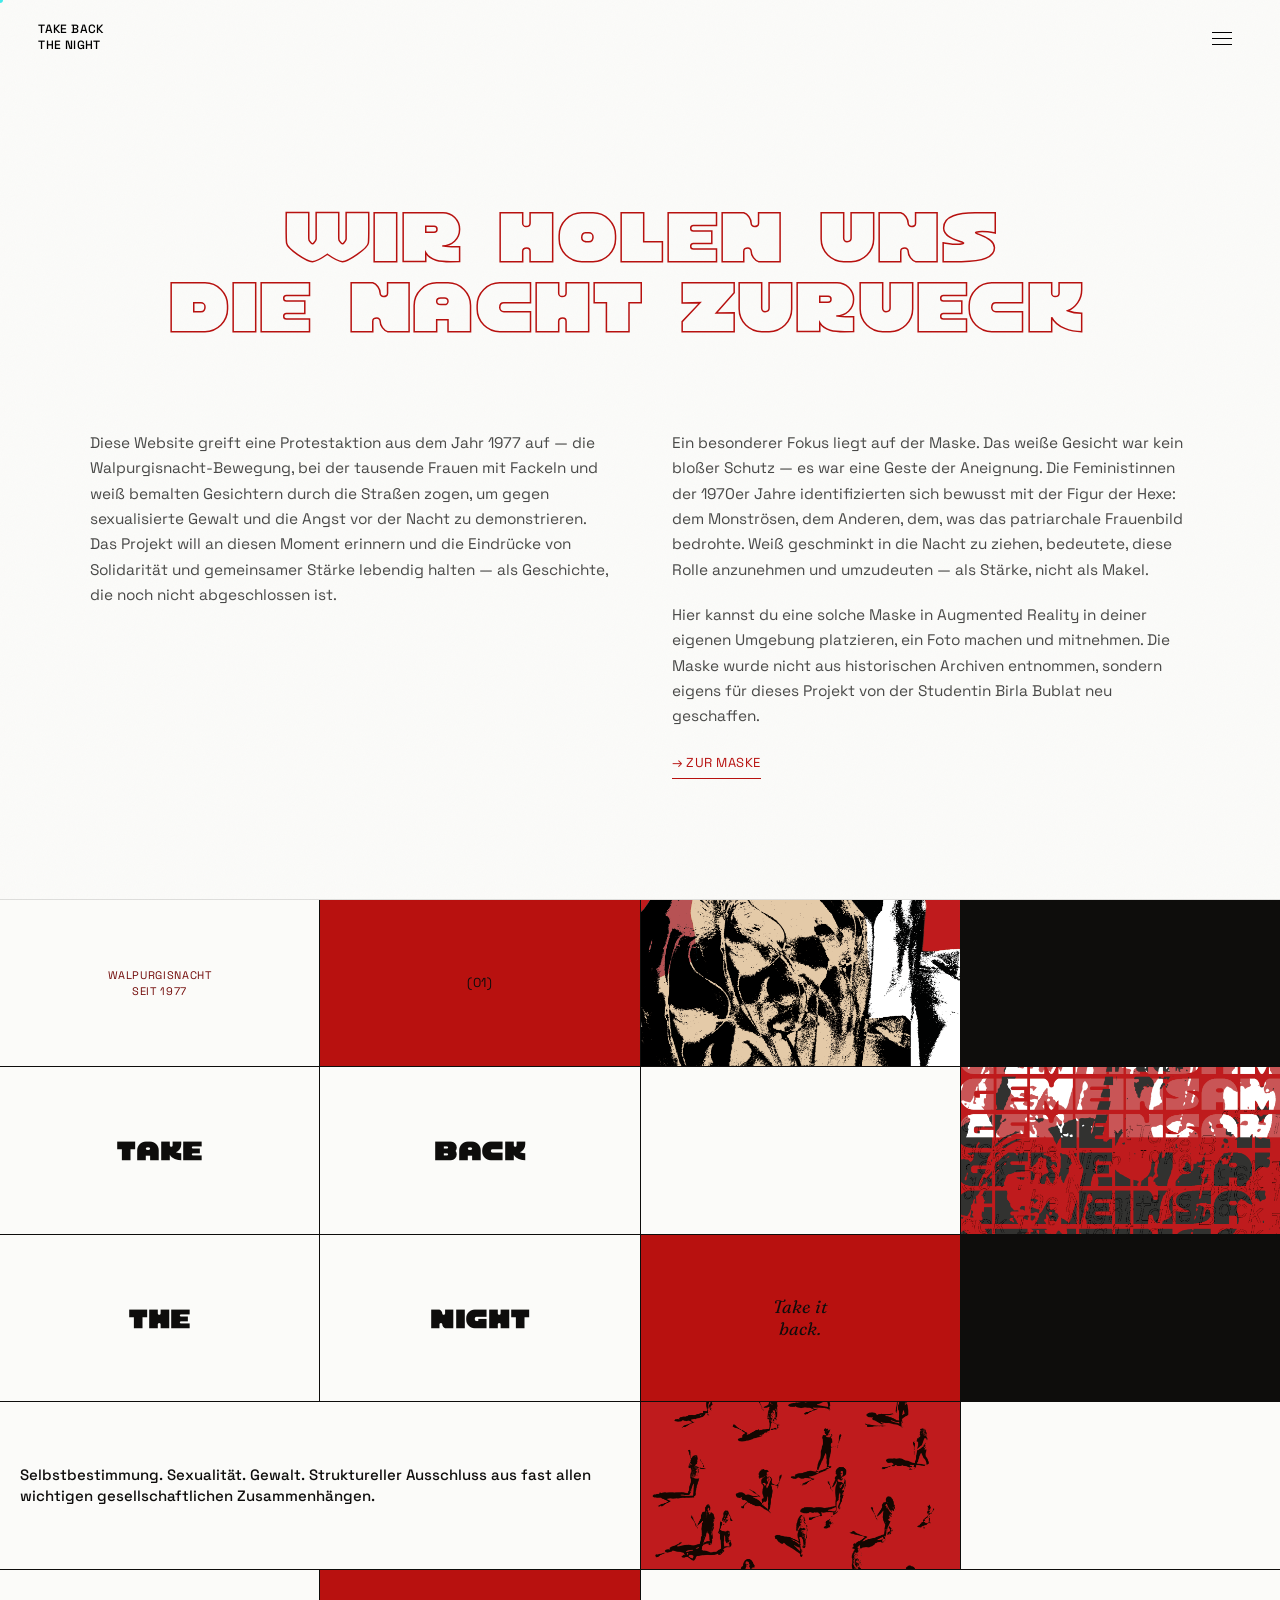
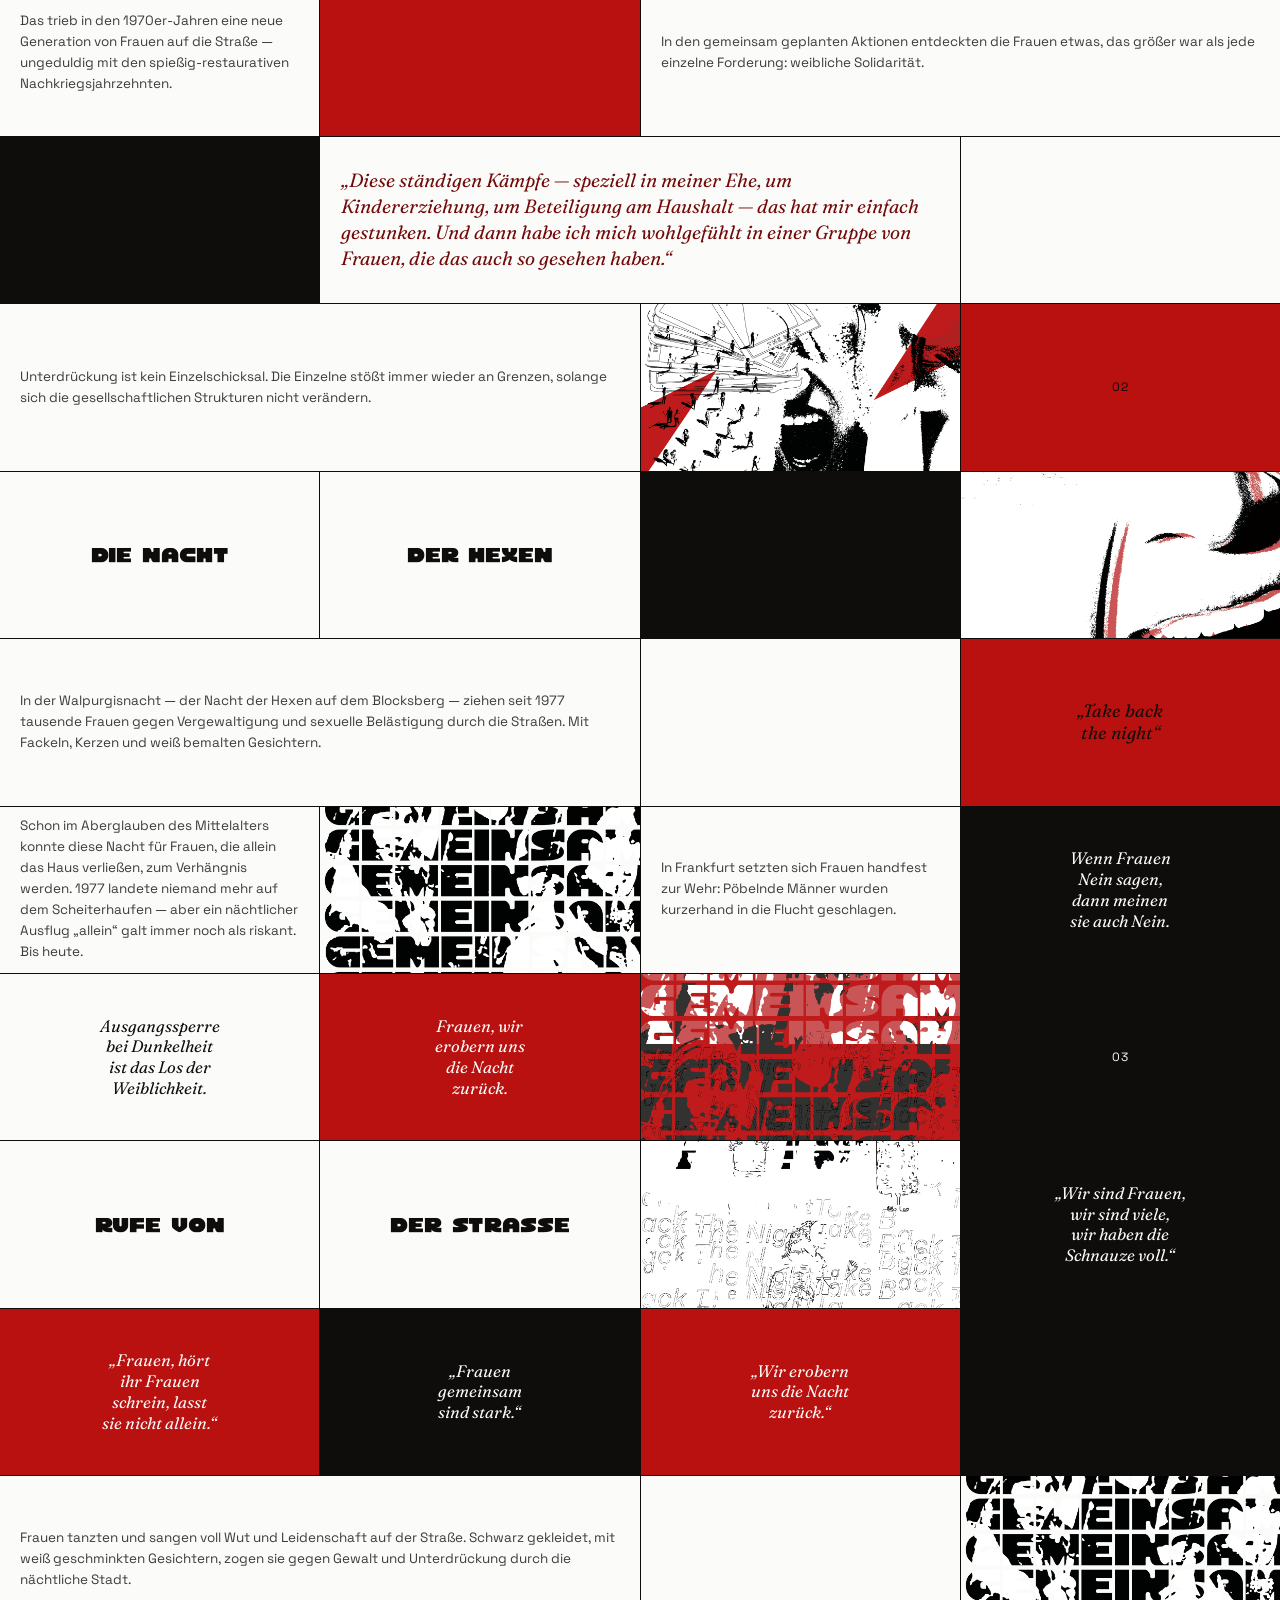
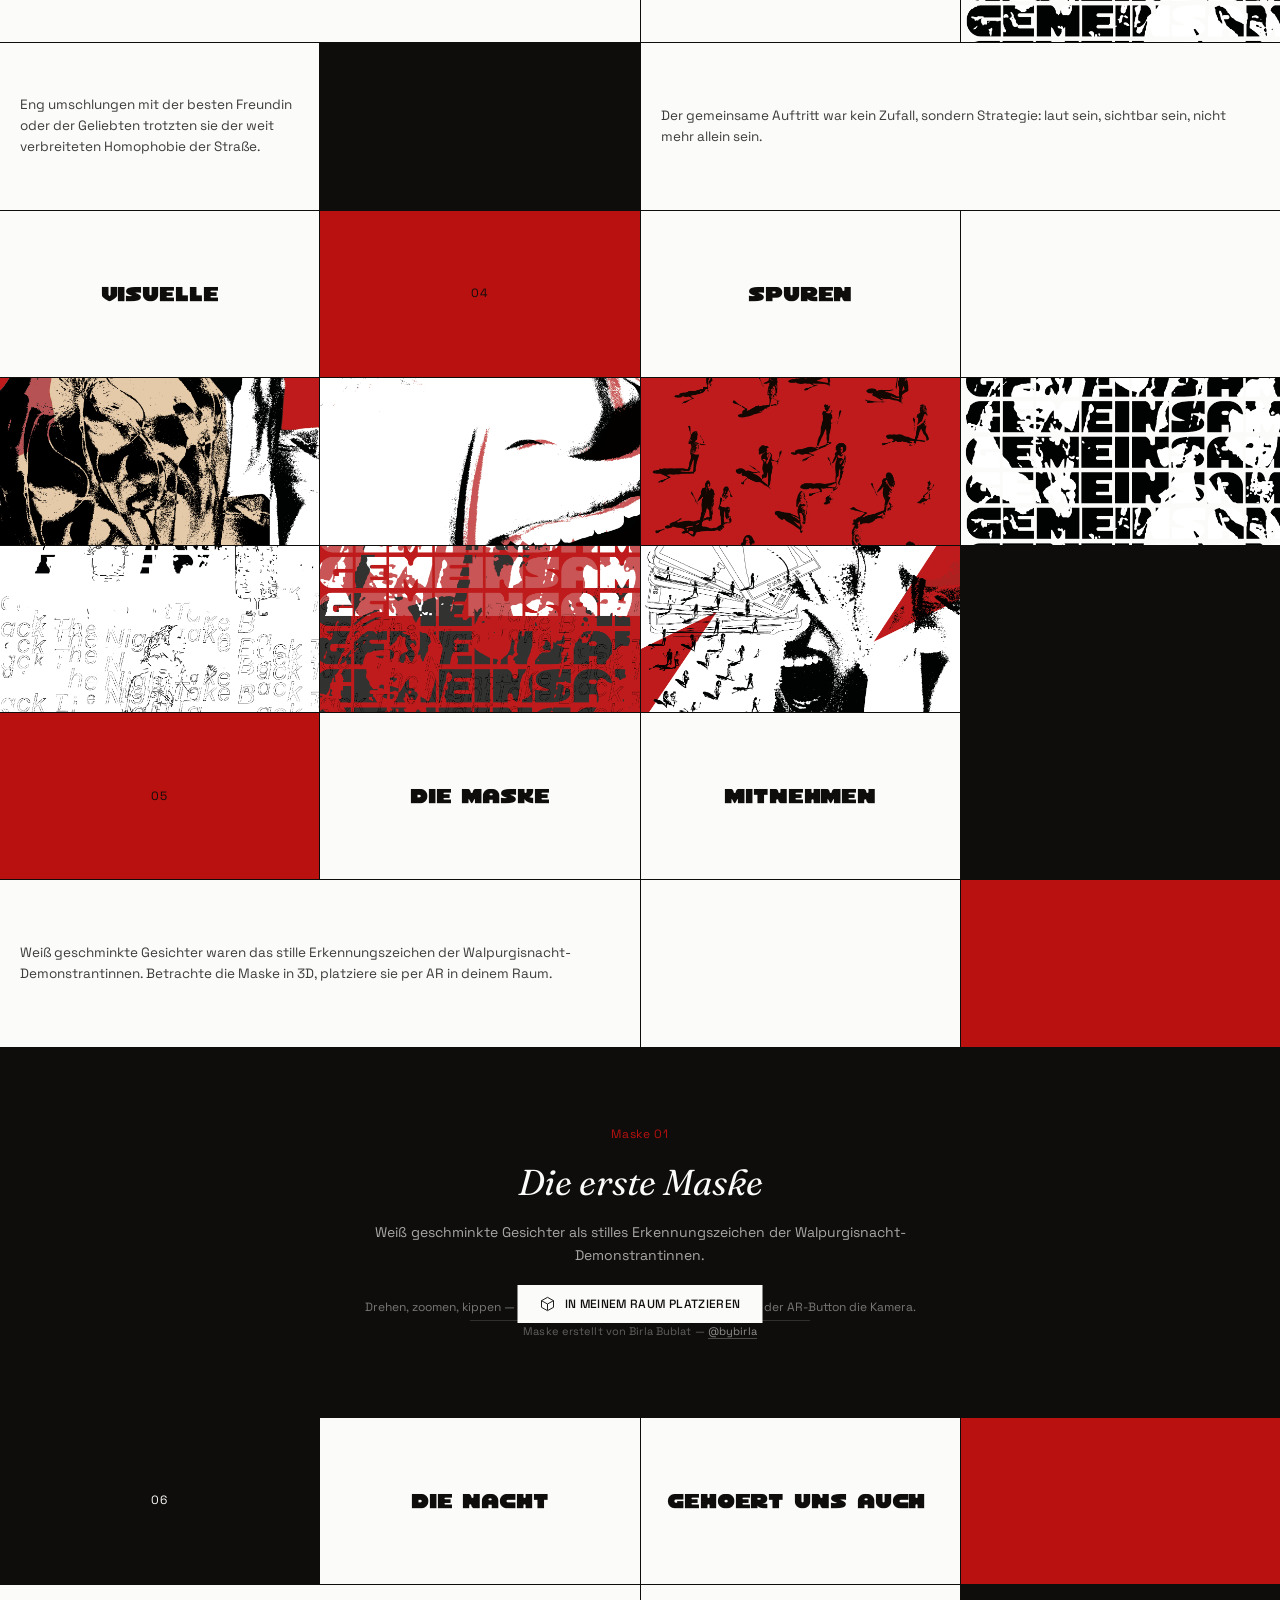
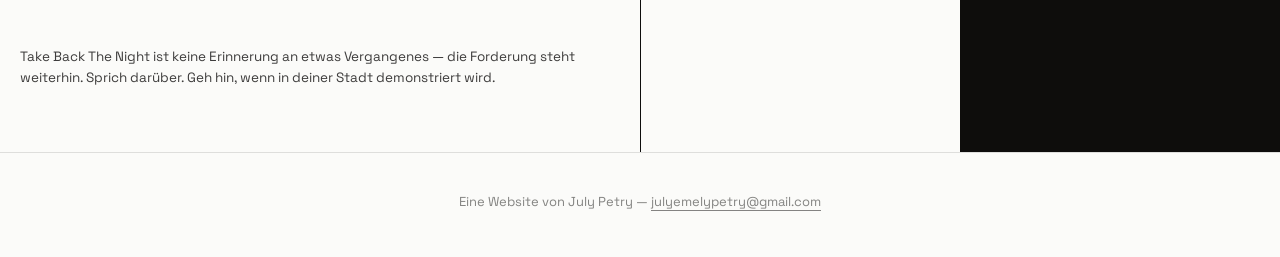
==== commit d6c88dda: "Add files via upload" ====
--- a/index.html
+++ b/index.html
@@ -17,7 +17,7 @@
 <body>
 
 <div class="grain" aria-hidden="true"></div>
-<canvas id="ashCanvas" aria-hidden="true"></canvas>
+
 <div class="cursor-dot" aria-hidden="true"></div>
 
 <!-- ============ NAV ============ -->
--- a/style.css
+++ b/style.css
@@ -66,16 +66,7 @@
   background-image: url("data:image/svg+xml,%3Csvg xmlns='http://www.w3.org/2000/svg' width='160' height='160'%3E%3Cfilter id='n'%3E%3CfeTurbulence type='fractalNoise' baseFrequency='0.9' numOctaves='2' stitchTiles='stitch'/%3E%3C/filter%3E%3Crect width='100%25' height='100%25' filter='url(%23n)'/%3E%3C/svg%3E");
 }
 
-/* Asche-Partikel Canvas */
-#ashCanvas {
-  position: fixed;
-  inset: 0;
-  width: 100%;
-  height: 100%;
-  pointer-events: none;
-  z-index: 997;
-  opacity: .75;
-}
+
 
 /* ============================================================
    INTRO SECTION
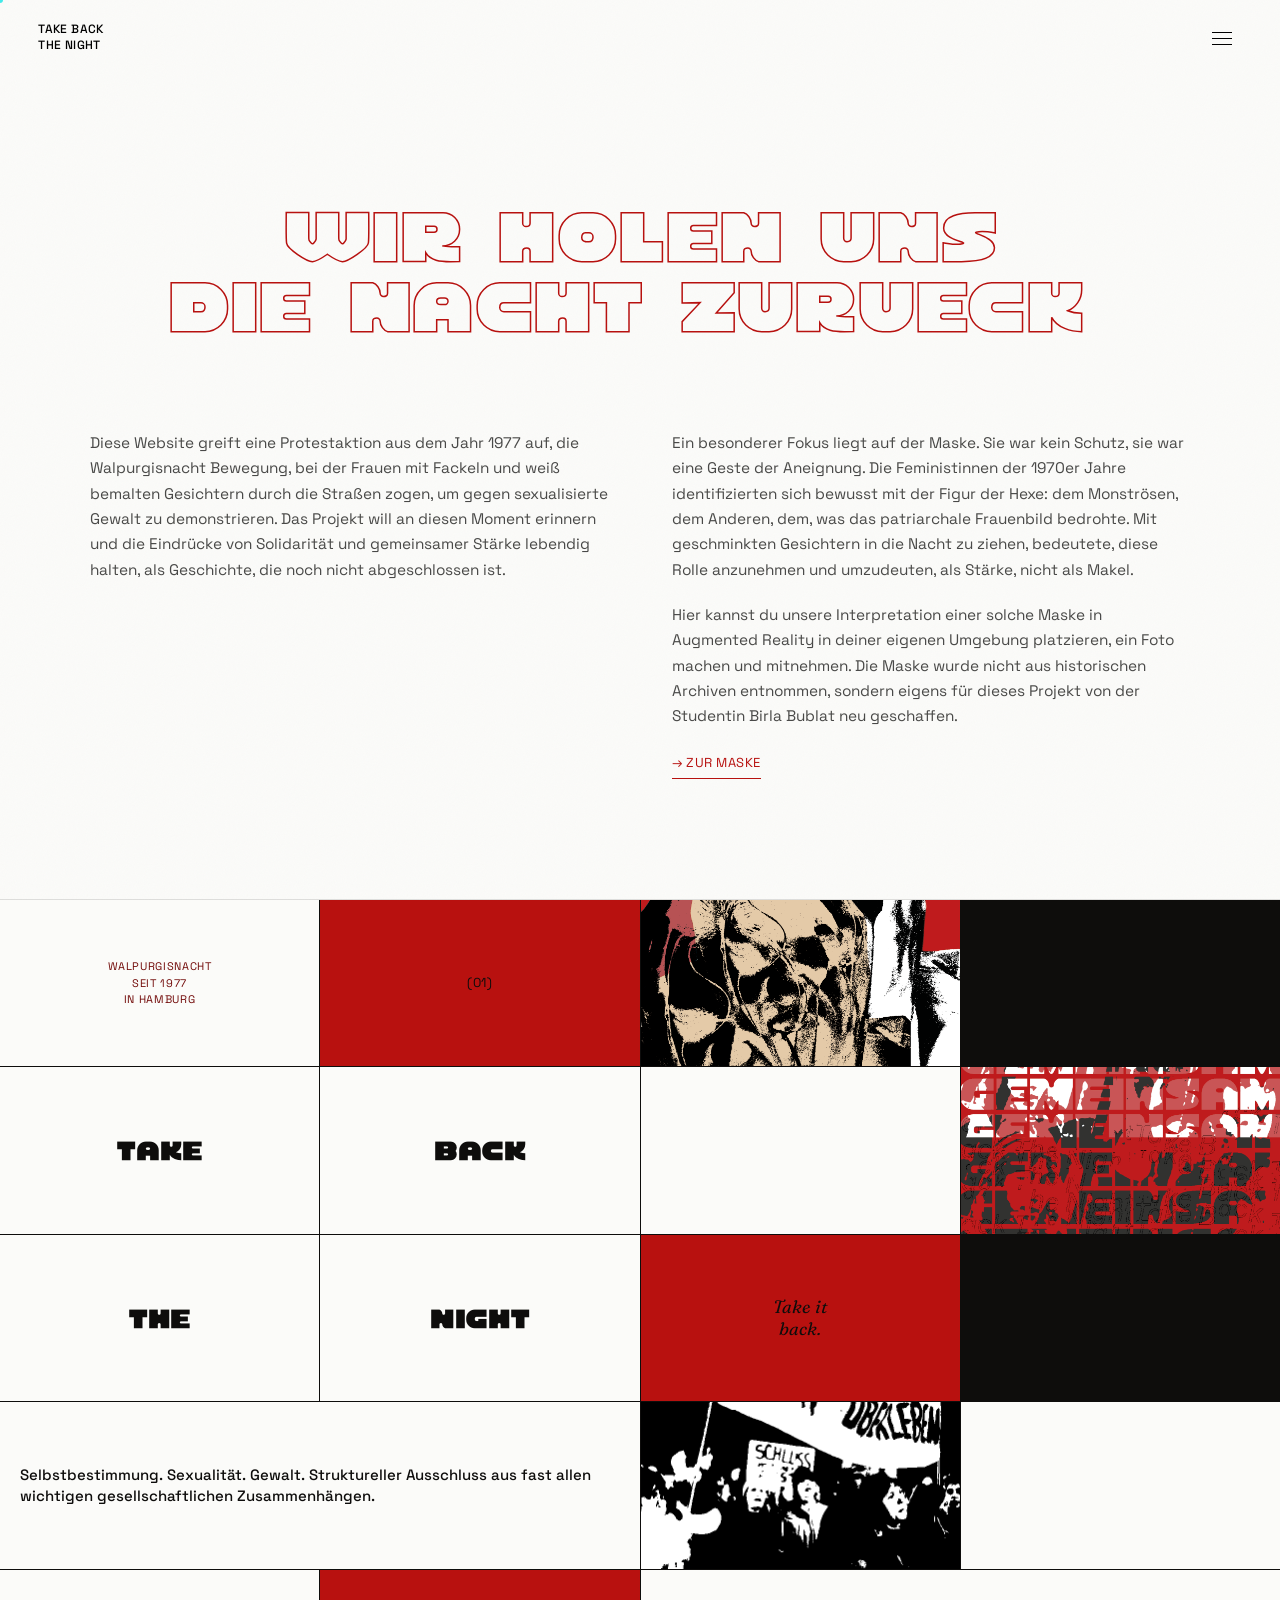
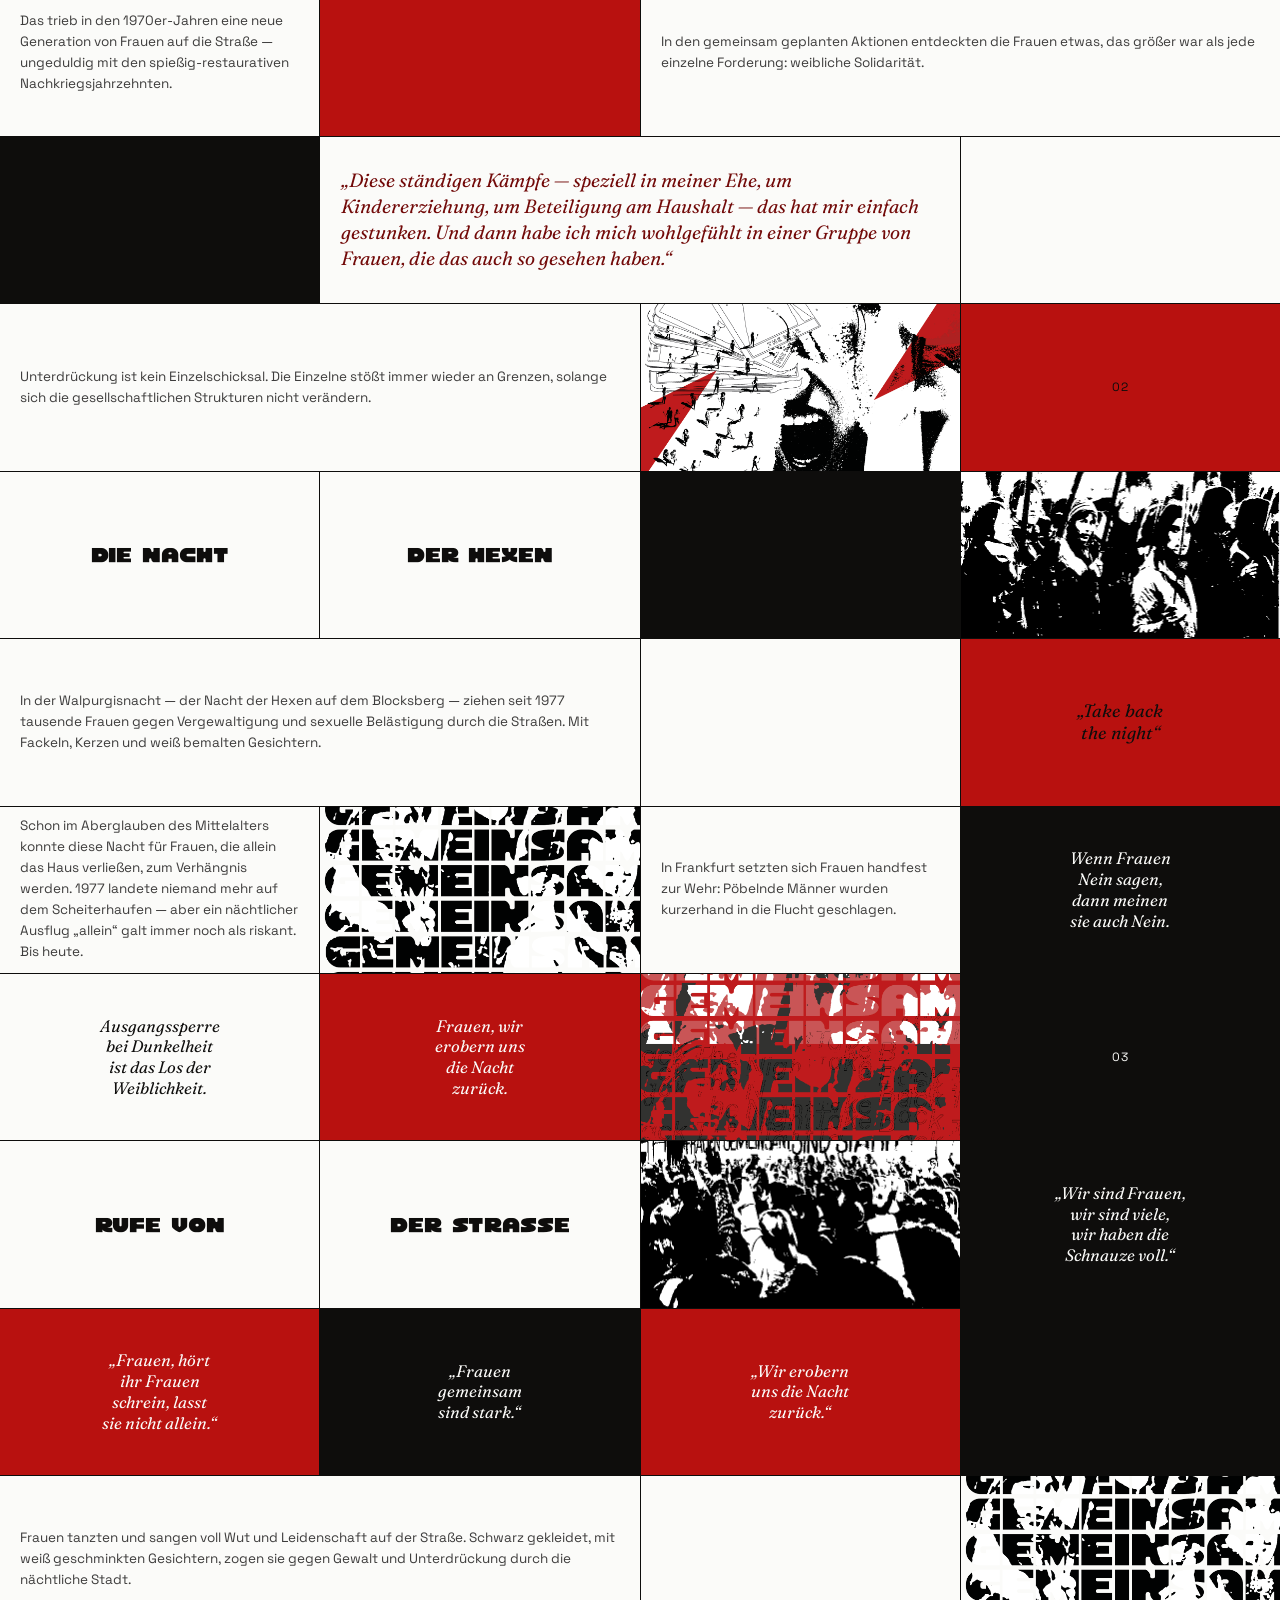
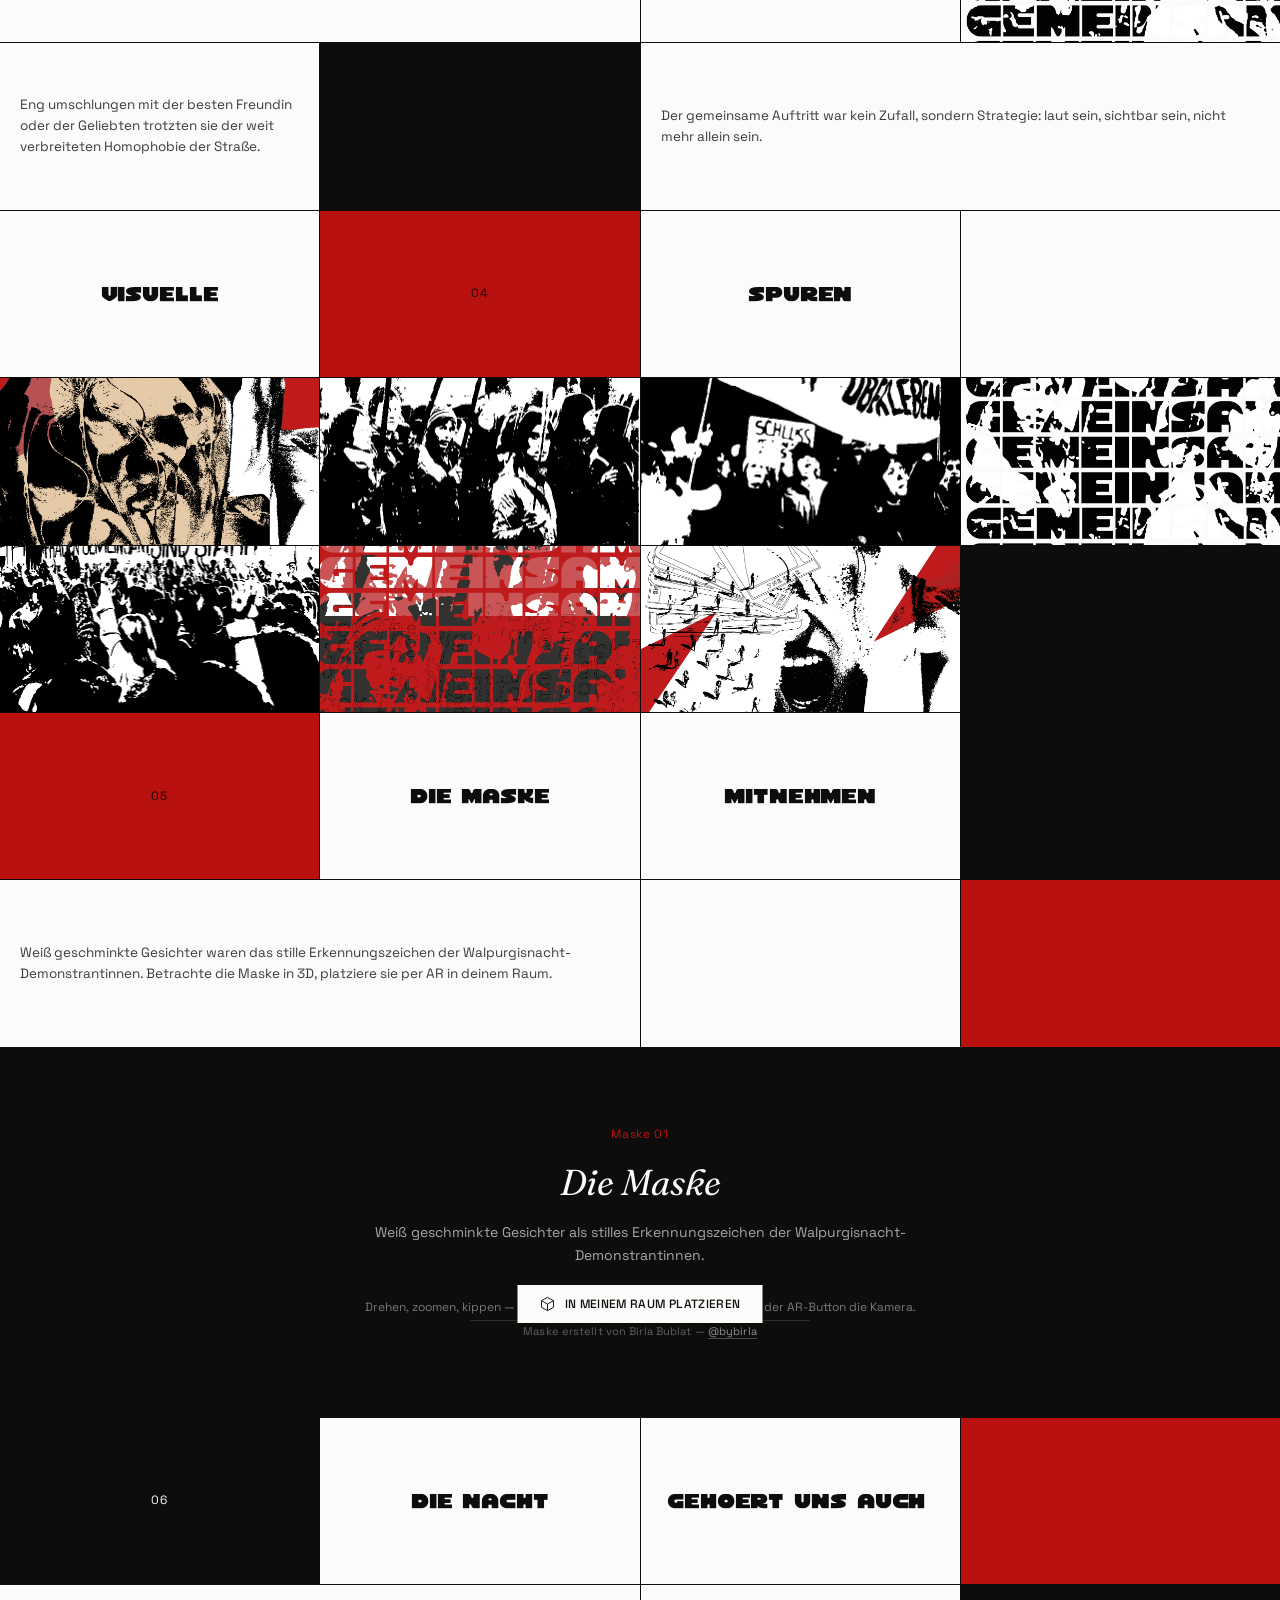
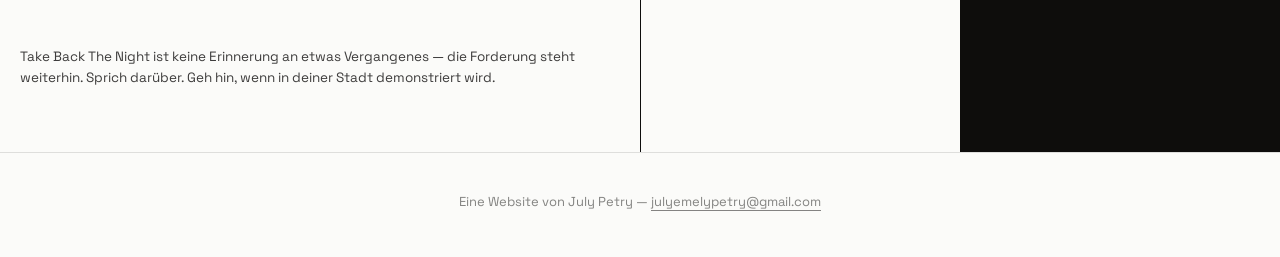
==== commit 2bc7fef4: "Update index.html" ====
--- a/index.html
+++ b/index.html
@@ -42,15 +42,20 @@
      INTRO SECTION — weiße Fläche vor dem Kachelraster
      ============================================================ -->
 <section class="intro-section">
+  <video class="intro-video" autoplay muted loop playsinline>
+    <source src="assets/bg.mp4" type="video/mp4">
+    <source src="assets/bg.webm" type="video/webm">
+  </video>
+
   <h1 class="intro-headline">Wir holen uns<br>die Nacht zurueck.</h1>
 
   <div class="intro-columns">
     <div class="intro-col">
-      <p>Diese Website greift eine Protestaktion aus dem Jahr 1977 auf — die Walpurgisnacht-Bewegung, bei der tausende Frauen mit Fackeln und weiß bemalten Gesichtern durch die Straßen zogen, um gegen sexualisierte Gewalt und die Angst vor der Nacht zu demonstrieren. Das Projekt will an diesen Moment erinnern und die Eindrücke von Solidarität und gemeinsamer Stärke lebendig halten — als Geschichte, die noch nicht abgeschlossen ist.</p>
+      <p>Diese Website greift eine Protestaktion aus dem Jahr 1977 auf, die Walpurgisnacht Bewegung, bei der Frauen mit Fackeln und weiß bemalten Gesichtern durch die Straßen zogen, um gegen sexualisierte Gewalt zu demonstrieren. Das Projekt will an diesen Moment erinnern und die Eindrücke von Solidarität und gemeinsamer Stärke lebendig halten, als Geschichte, die noch nicht abgeschlossen ist.</p>
     </div>
     <div class="intro-col">
-      <p>Ein besonderer Fokus liegt auf der Maske. Das weiße Gesicht war kein bloßer Schutz — es war eine Geste der Aneignung. Die Feministinnen der 1970er Jahre identifizierten sich bewusst mit der Figur der Hexe: dem Monströsen, dem Anderen, dem, was das patriarchale Frauenbild bedrohte. Weiß geschminkt in die Nacht zu ziehen, bedeutete, diese Rolle anzunehmen und umzudeuten — als Stärke, nicht als Makel.</p>
-      <p>Hier kannst du eine solche Maske in Augmented Reality in deiner eigenen Umgebung platzieren, ein Foto machen und mitnehmen. Die Maske wurde nicht aus historischen Archiven entnommen, sondern eigens für dieses Projekt von der Studentin Birla Bublat neu geschaffen.</p>
+      <p>Ein besonderer Fokus liegt auf der Maske. Sie war kein Schutz, sie war eine Geste der Aneignung. Die Feministinnen der 1970er Jahre identifizierten sich bewusst mit der Figur der Hexe: dem Monströsen, dem Anderen, dem, was das patriarchale Frauenbild bedrohte. Mit geschminkten Gesichtern in die Nacht zu ziehen, bedeutete, diese Rolle anzunehmen und umzudeuten, als Stärke, nicht als Makel.</p>
+      <p>Hier kannst du unsere Interpretation einer solche Maske in Augmented Reality in deiner eigenen Umgebung platzieren, ein Foto machen und mitnehmen. Die Maske wurde nicht aus historischen Archiven entnommen, sondern eigens für dieses Projekt von der Studentin Birla Bublat neu geschaffen.</p>
       <a href="#maske" class="intro-link">→ Zur Maske</a>
     </div>
   </div>
@@ -65,7 +70,7 @@
 
   <!-- ROW 1 — opening labels -->
   <div class="tile" data-type="text">
-    <div class="tile-front"><p class="t-eyebrow">Walpurgisnacht<br>seit 1977</p></div>
+    <div class="tile-front"><p class="t-eyebrow">Walpurgisnacht<br>seit 1977<br>in Hamburg</p></div>
   </div>
   <div class="tile" data-type="color" data-color="red">
     <div class="tile-front"><span class="t-num">(01)</span></div>
@@ -73,7 +78,7 @@
   </div>
   <div class="tile tile-img" data-type="image">
     <div class="tile-front"><img src="assets/W1.png" alt="Gemeinschaft" loading="lazy"></div>
-    <div class="tile-back"><p class="t-back-label">Gemeinschaft</p></div>
+    <div class="tile-back"><p class="t-back-label">Wut</p></div>
   </div>
   <div class="tile" data-type="color" data-color="black">
     <div class="tile-front tile-front-empty"></div>
@@ -184,7 +189,7 @@
   </div>
   <div class="tile tile-img" data-type="image">
     <div class="tile-front"><img src="assets/W2.png" alt="Wut" loading="lazy"></div>
-    <div class="tile-back"><p class="t-back-label">Reclaim<br>the Night</p></div>
+    <div class="tile-back"><p class="t-back-label">Wir</p></div>
   </div>
 
   <!-- ROW 9 -->
@@ -380,7 +385,7 @@
 <section class="mask-section">
   <div class="mask-section-head">
     <span class="t-num-mini">Maske 01</span>
-    <h3>Die erste Maske</h3>
+    <h3>Die Maske</h3>
     <p>Weiß geschminkte Gesichter als stilles Erkennungszeichen der Walpurgisnacht-Demonstrantinnen.</p>
   </div>
   <div class="mask-viewer-frame">
@@ -400,7 +405,6 @@
       auto-rotate
       rotation-per-second="18deg"
       interaction-prompt="none"
-      poster="assets/W5.png"
     >
       <button slot="ar-button" class="ar-button" data-ar-button="1">
         <svg width="16" height="16" viewBox="0 0 24 24" fill="none"><path d="M12 2 21 7v10l-9 5-9-5V7l9-5Z" stroke="currentColor" stroke-width="1.4" stroke-linejoin="round"/><path d="M12 12v9M3 7l9 5 9-5" stroke="currentColor" stroke-width="1.4" stroke-linejoin="round"/></svg>
--- a/style.css
+++ b/style.css
@@ -80,6 +80,25 @@
   padding: clamp(100px, 14vw, 180px) var(--gutter) clamp(64px, 8vw, 100px);
   border-bottom: 1px solid var(--line);
   position: relative;
+  overflow: hidden;
+}
+
+/* Video-Hintergrund */
+.intro-video {
+  position: absolute;
+  inset: 0;
+  width: 100%;
+  height: 100%;
+  object-fit: cover;
+  opacity: 0.3;
+  pointer-events: none;
+  z-index: 0;
+}
+
+/* Alle direkten Kinder der Sektion über dem Video */
+.intro-section > *:not(.intro-video) {
+  position: relative;
+  z-index: 1;
 }
 
 .intro-headline {
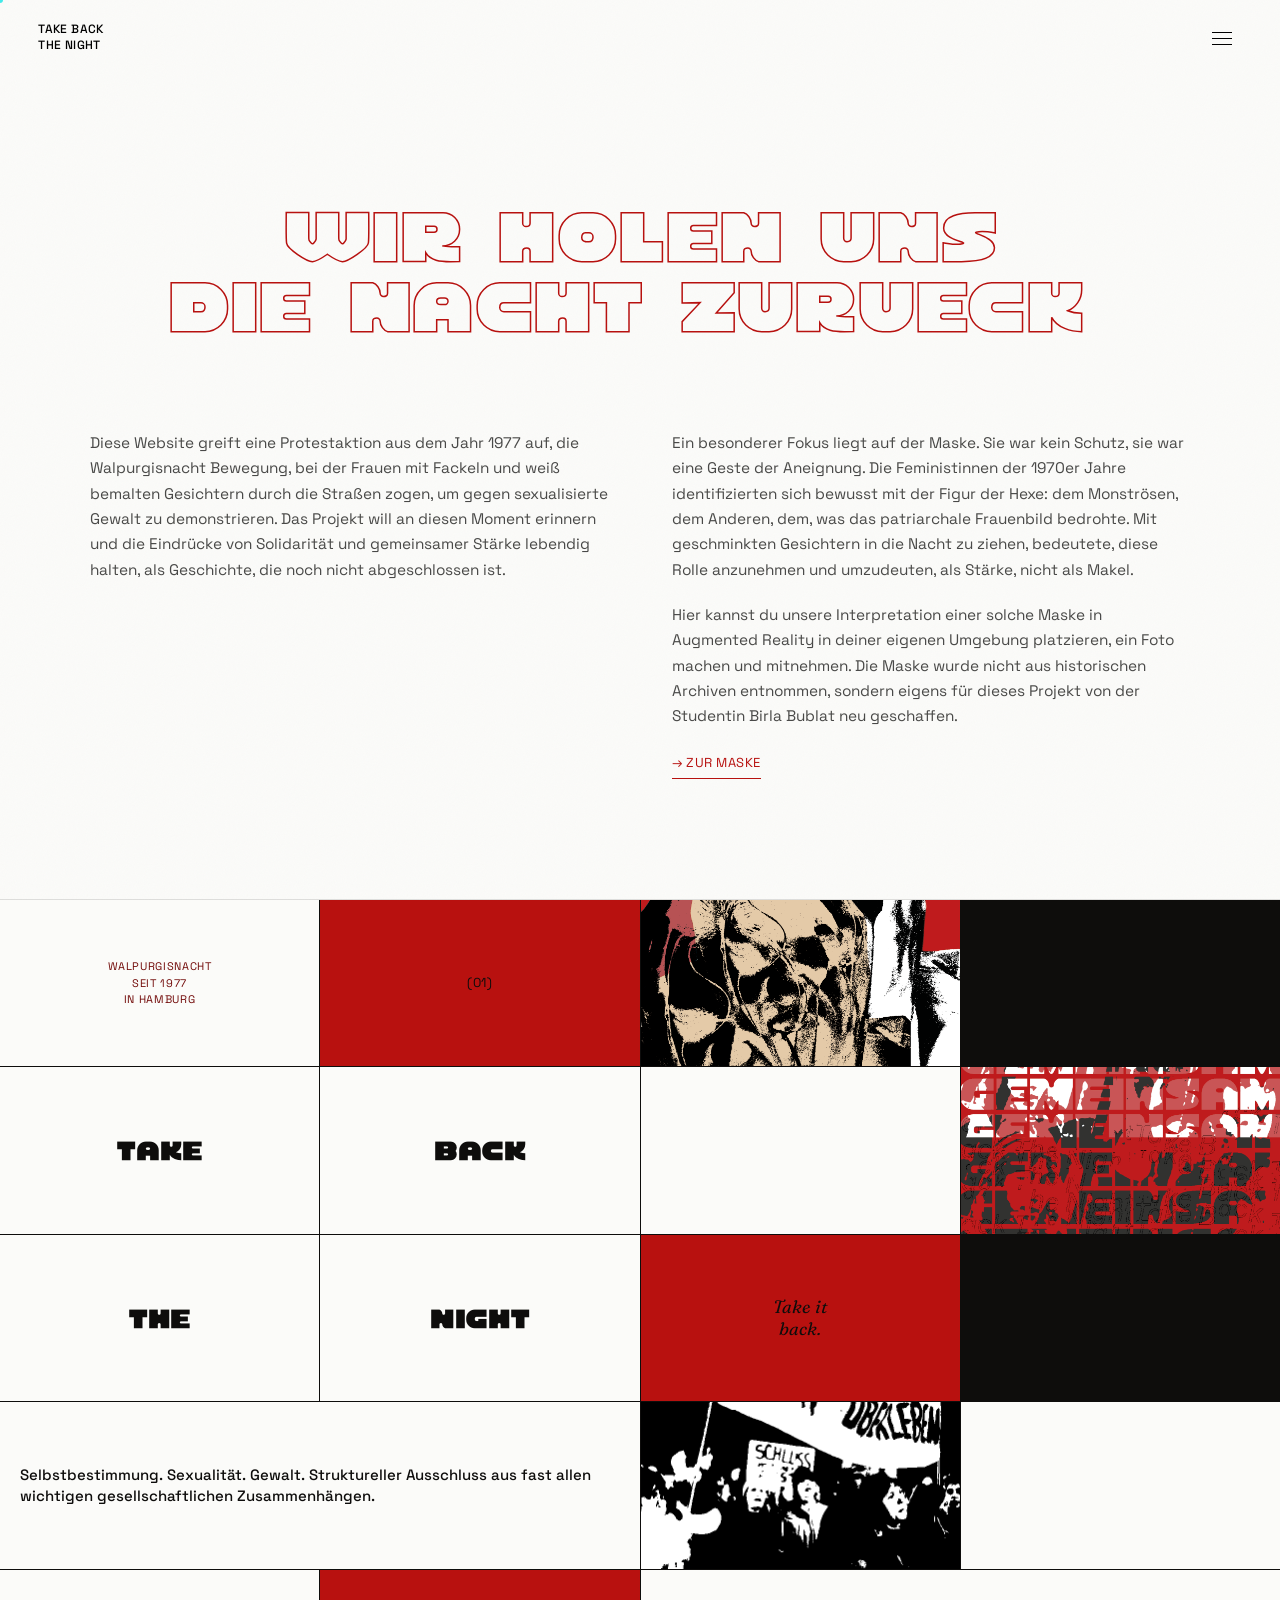
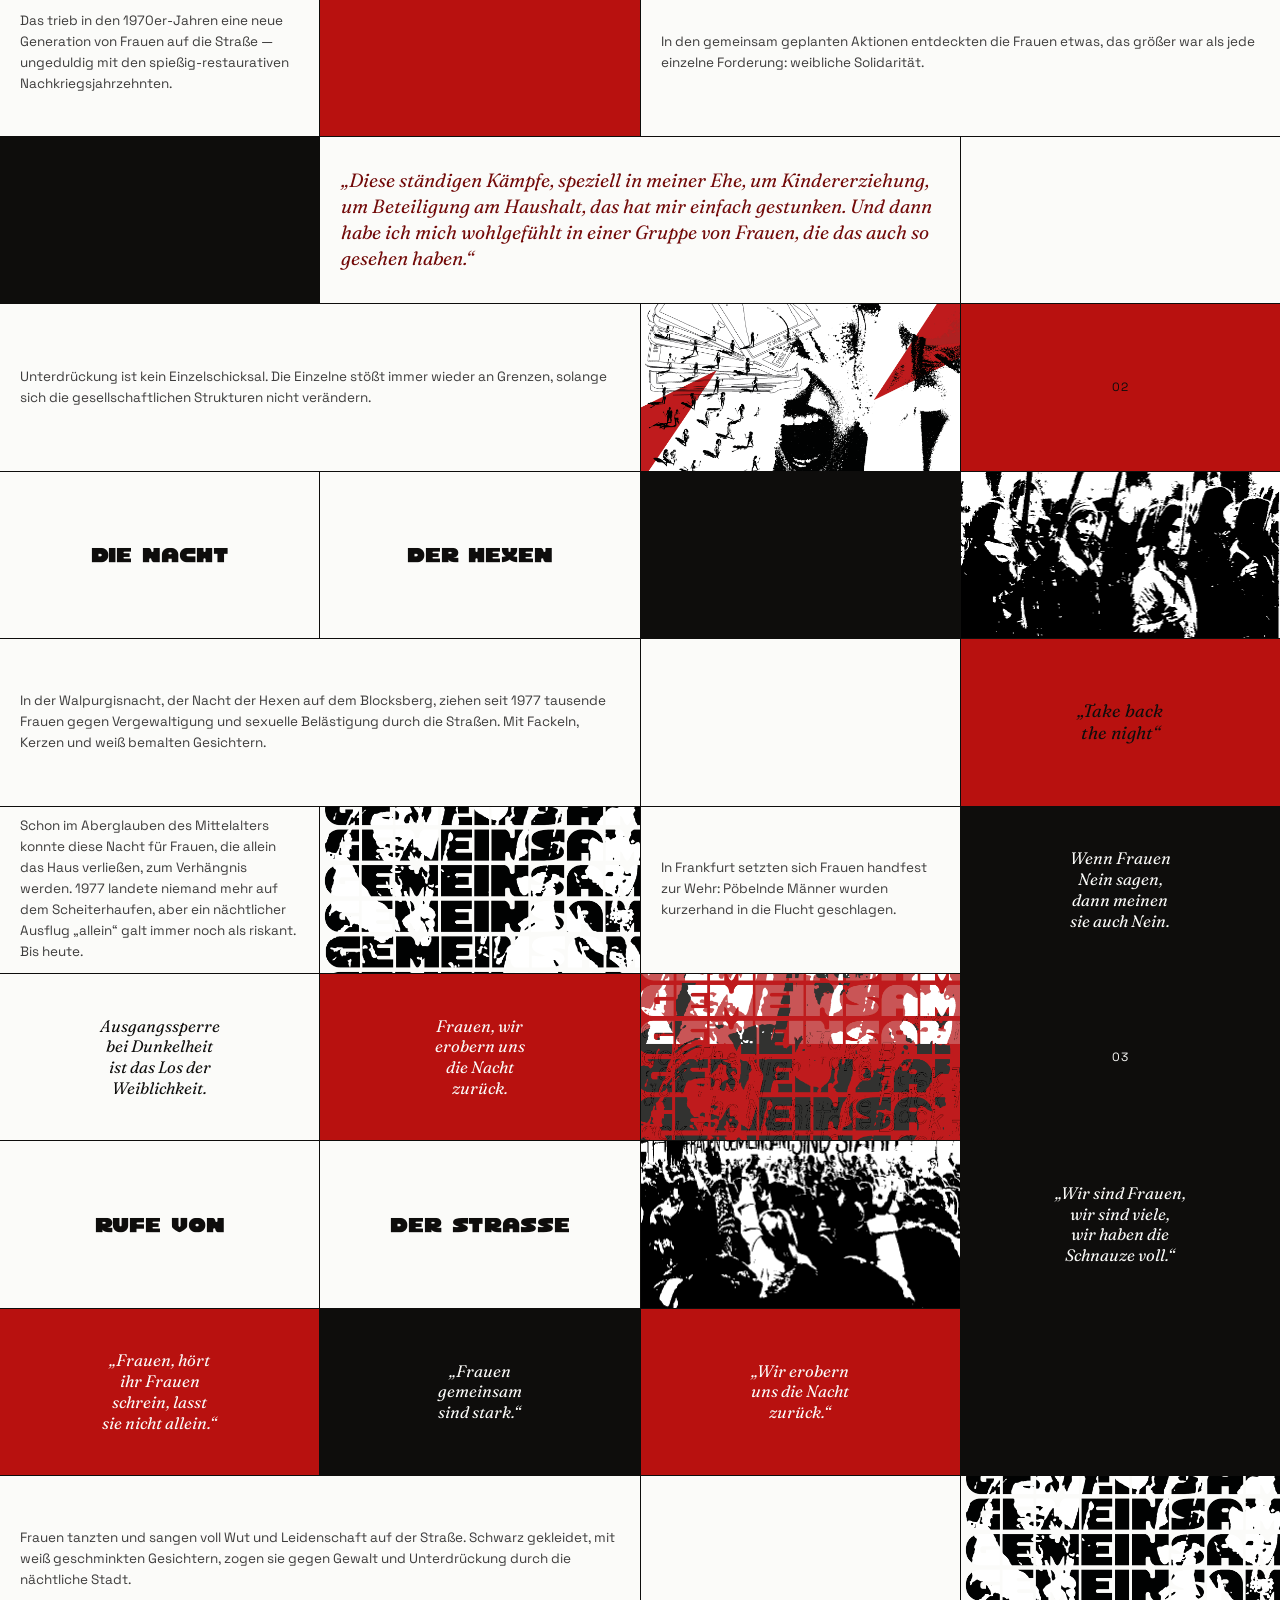
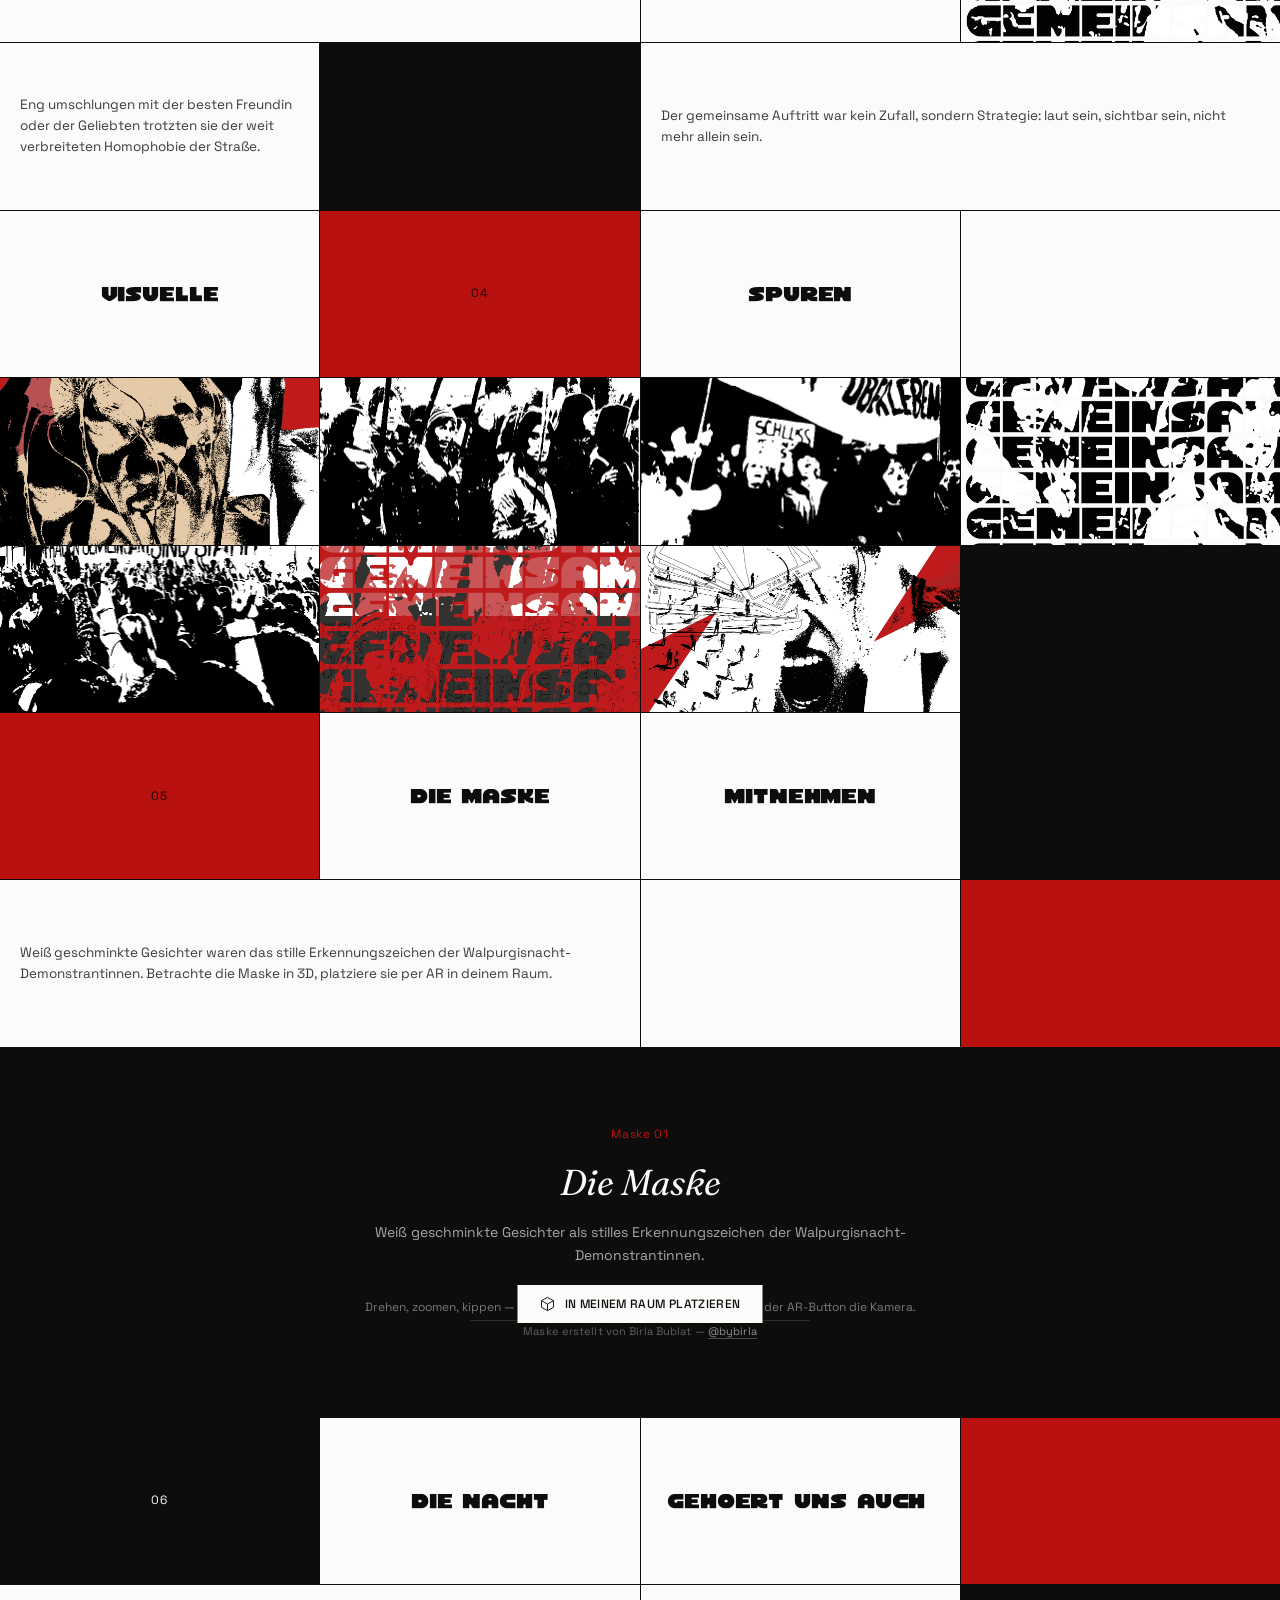
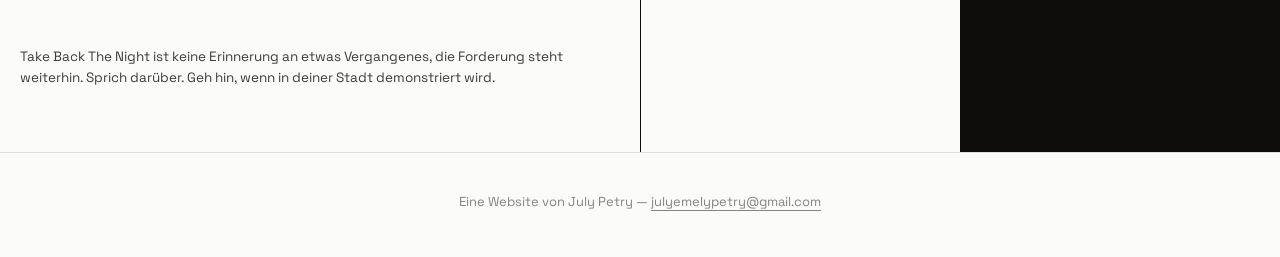
==== commit b85b5006: "Update index.html" ====
--- a/index.html
+++ b/index.html
@@ -153,7 +153,7 @@
   </div>
   <div class="tile tile-quote-wide" data-type="text">
     <div class="tile-front">
-      <p class="t-quote">„Diese ständigen Kämpfe — speziell in meiner Ehe, um Kindererziehung, um Beteiligung am Haushalt — das hat mir einfach gestunken. Und dann habe ich mich wohlgefühlt in einer Gruppe von Frauen, die das auch so gesehen haben.“</p>
+      <p class="t-quote">„Diese ständigen Kämpfe, speziell in meiner Ehe, um Kindererziehung, um Beteiligung am Haushalt, das hat mir einfach gestunken. Und dann habe ich mich wohlgefühlt in einer Gruppe von Frauen, die das auch so gesehen haben.“</p>
     </div>
   </div>
   <div class="tile" data-type="color" data-color="paper-dark">
@@ -195,7 +195,7 @@
   <!-- ROW 9 -->
   <div class="tile tile-text-wide" data-type="text">
     <div class="tile-front">
-      <p class="t-body">In der Walpurgisnacht — der Nacht der Hexen auf dem Blocksberg — ziehen seit 1977 tausende Frauen gegen Vergewaltigung und sexuelle Belästigung durch die Straßen. Mit Fackeln, Kerzen und weiß bemalten Gesichtern.</p>
+      <p class="t-body">In der Walpurgisnacht, der Nacht der Hexen auf dem Blocksberg, ziehen seit 1977 tausende Frauen gegen Vergewaltigung und sexuelle Belästigung durch die Straßen. Mit Fackeln, Kerzen und weiß bemalten Gesichtern.</p>
     </div>
   </div>
   <div class="tile" data-type="color" data-color="paper-dark">
@@ -209,7 +209,7 @@
 
   <!-- ROW 10 -->
   <div class="tile" data-type="text">
-    <div class="tile-front"><p class="t-body">Schon im Aberglauben des Mittelalters konnte diese Nacht für Frauen, die allein das Haus verließen, zum Verhängnis werden. 1977 landete niemand mehr auf dem Scheiterhaufen — aber ein nächtlicher Ausflug „allein“ galt immer noch als riskant. Bis heute.</p></div>
+    <div class="tile-front"><p class="t-body">Schon im Aberglauben des Mittelalters konnte diese Nacht für Frauen, die allein das Haus verließen, zum Verhängnis werden. 1977 landete niemand mehr auf dem Scheiterhaufen, aber ein nächtlicher Ausflug „allein“ galt immer noch als riskant. Bis heute.</p></div>
   </div>
   <div class="tile tile-img" data-type="image">
     <div class="tile-front"><img src="assets/W4.png" alt="Erschöpfung" loading="lazy"></div>
@@ -357,7 +357,7 @@
   </div>
   <div class="tile" data-type="color" data-color="black">
     <div class="tile-front tile-front-empty"></div>
-    <div class="tile-back"><p class="t-back-label">Anonymität<br>als Schutz</p></div>
+    <div class="tile-back"><p class="t-back-label">Das Monströse<br>als Zeichen<br>des Wiederstands</p></div>
   </div>
 
   <!-- ROW 20 — mask intro text -->
@@ -459,7 +459,7 @@
 
   <div class="tile tile-text-wide" data-type="text">
     <div class="tile-front">
-      <p class="t-body">Take Back The Night ist keine Erinnerung an etwas Vergangenes — die Forderung steht weiterhin. Sprich darüber. Geh hin, wenn in deiner Stadt demonstriert wird.</p>
+      <p class="t-body">Take Back The Night ist keine Erinnerung an etwas Vergangenes, die Forderung steht weiterhin. Sprich darüber. Geh hin, wenn in deiner Stadt demonstriert wird.</p>
     </div>
   </div>
   <div class="tile" data-type="color" data-color="paper-dark">
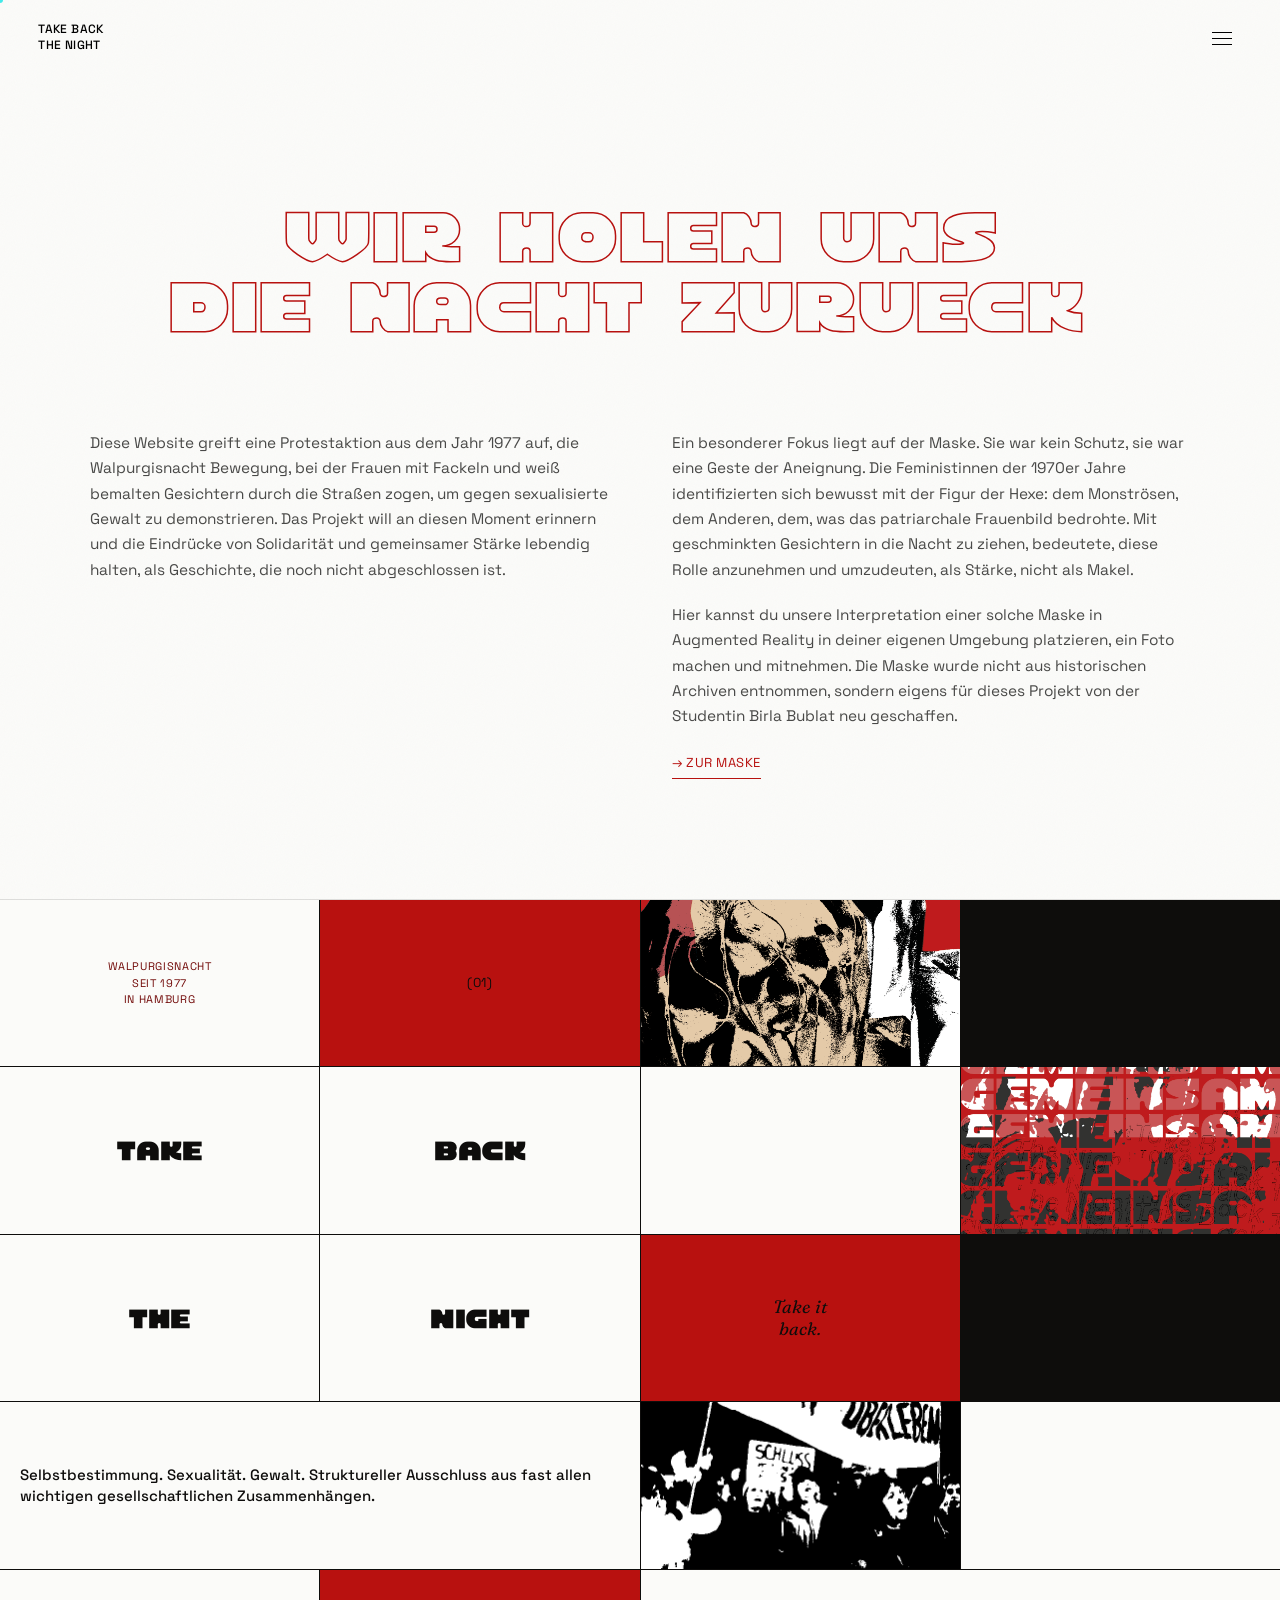
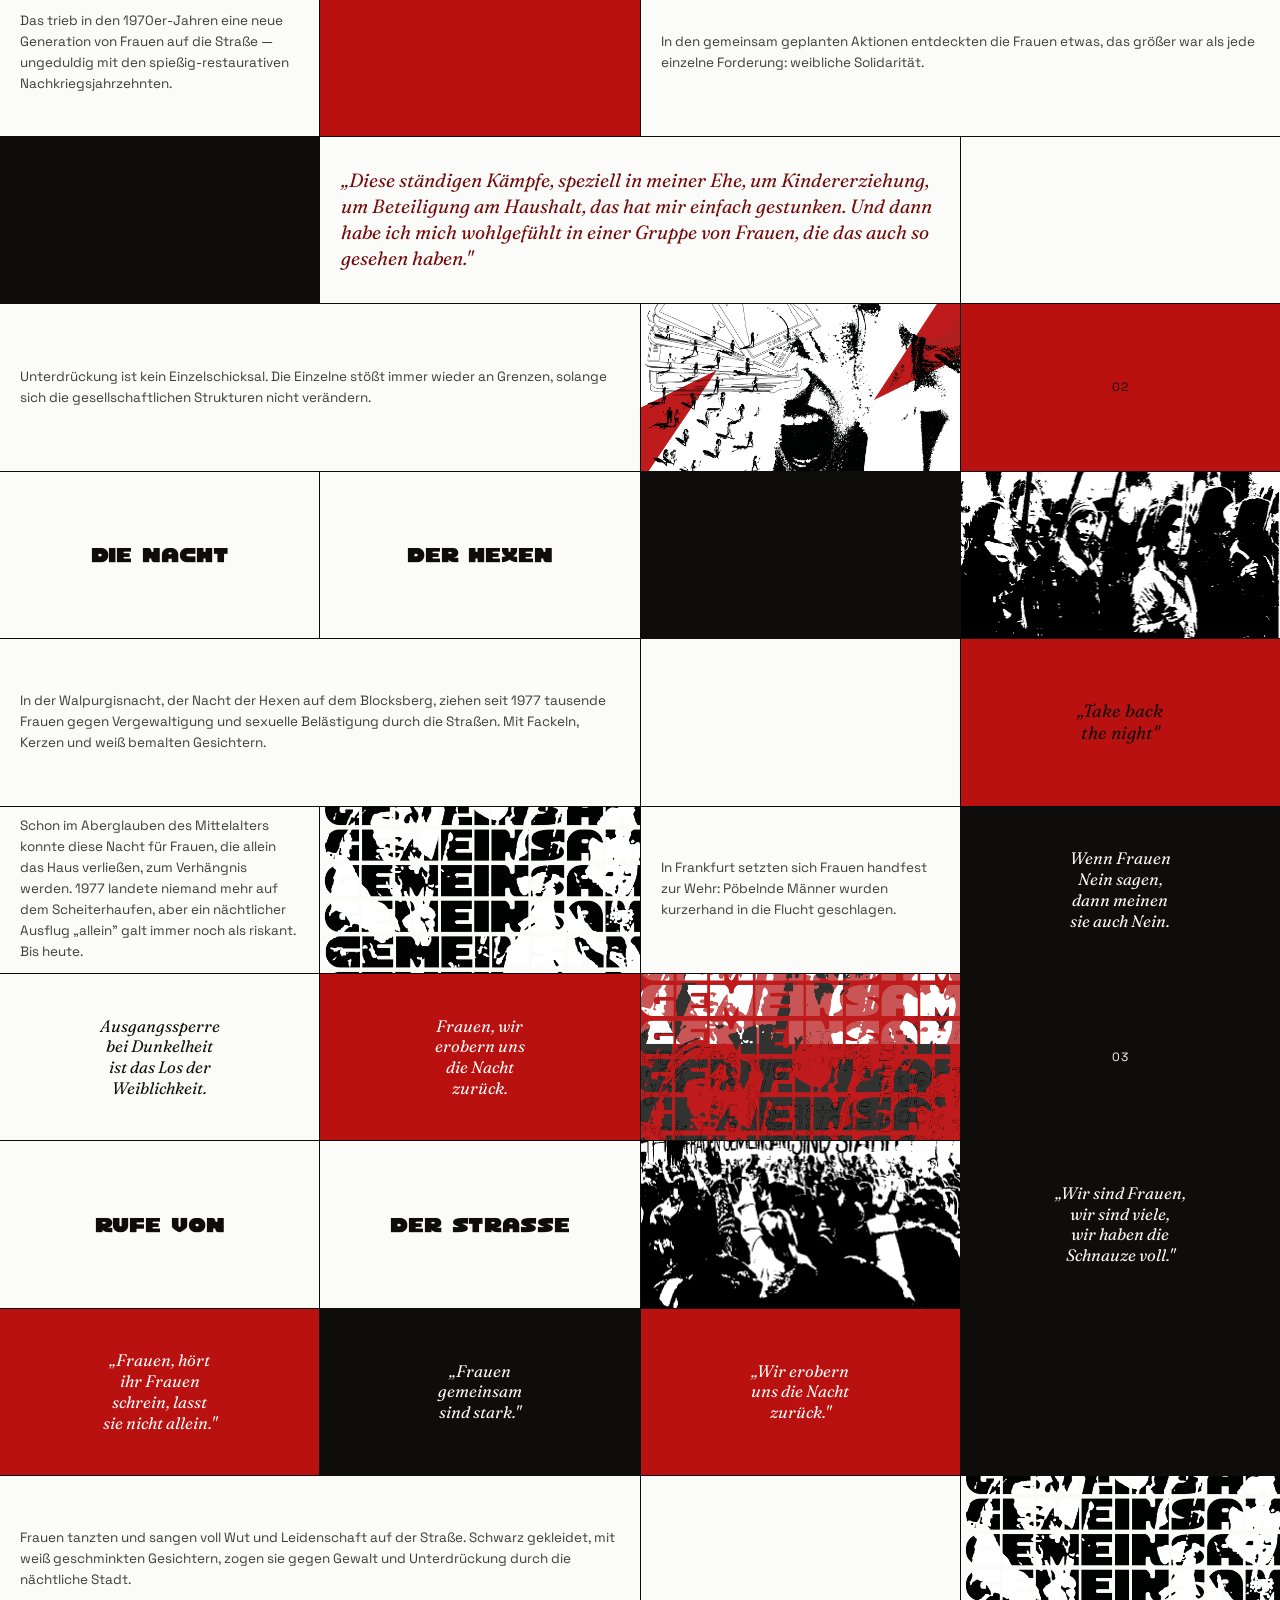
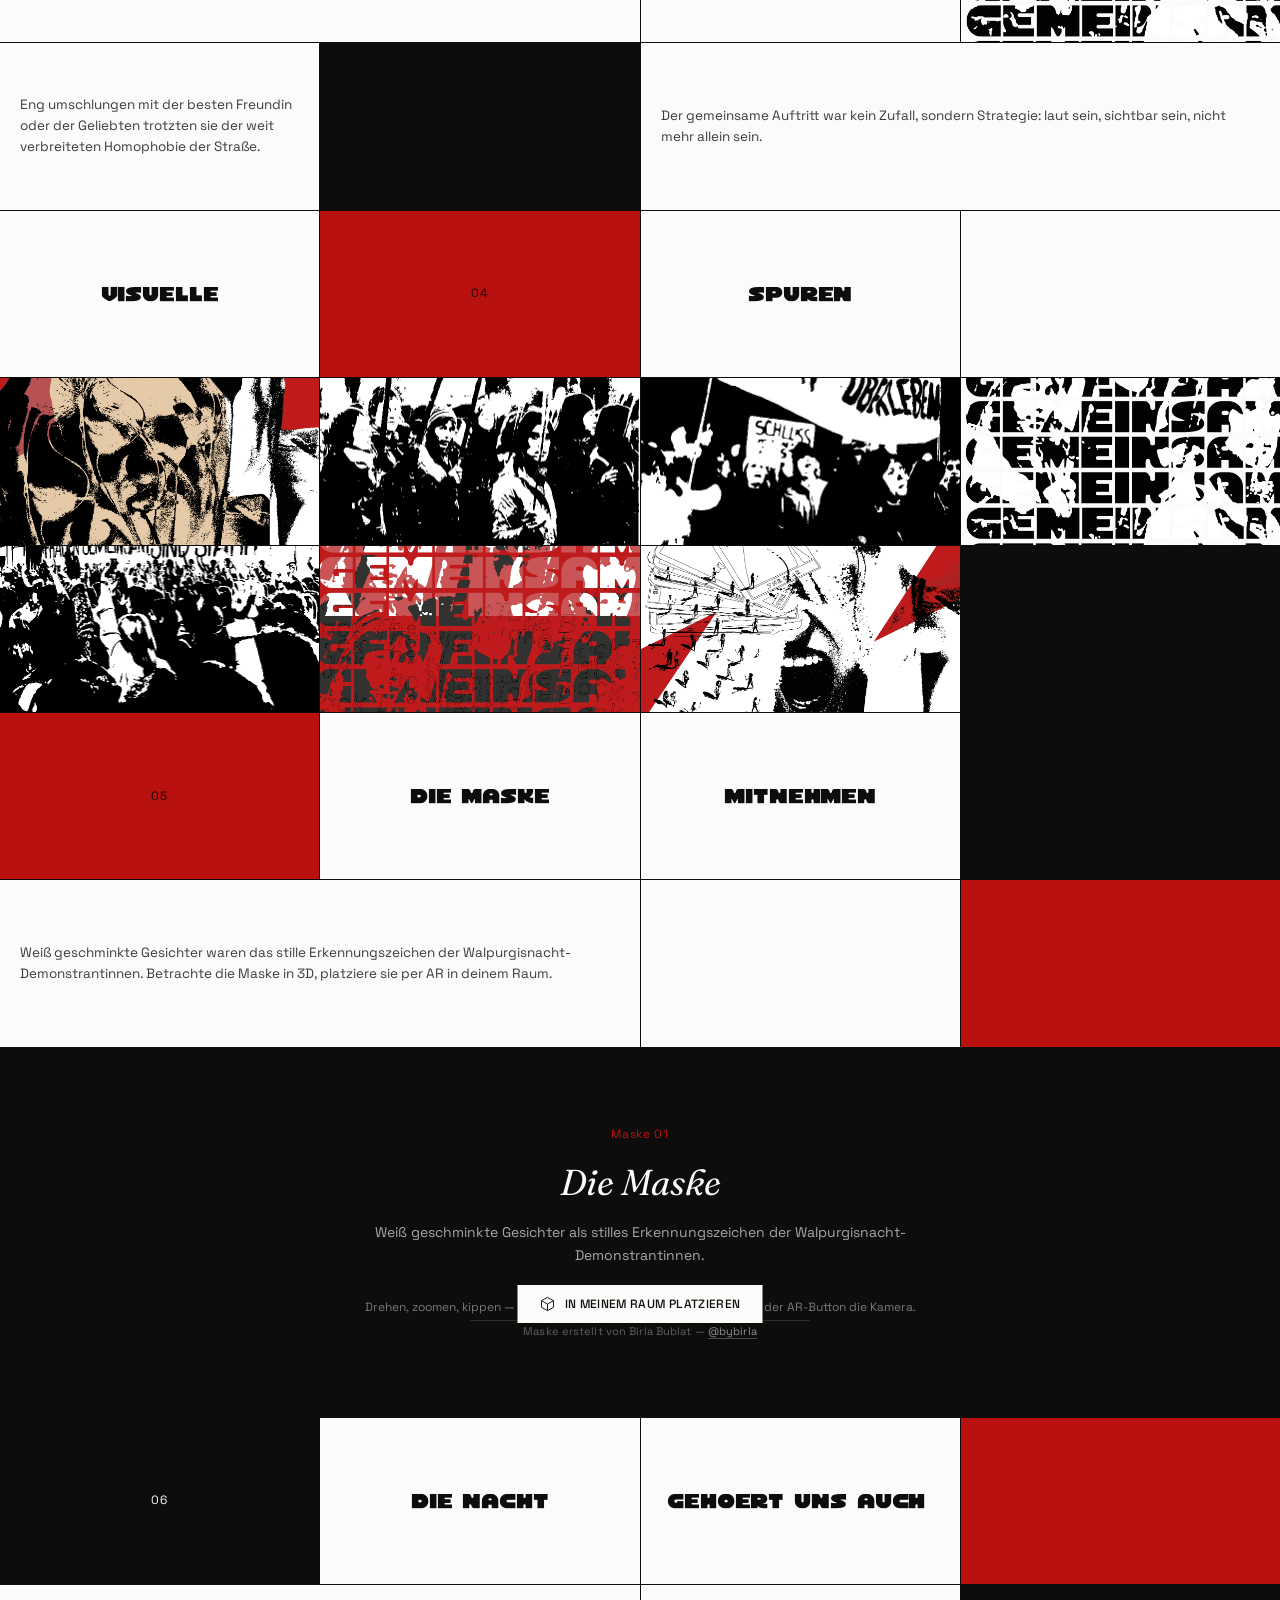
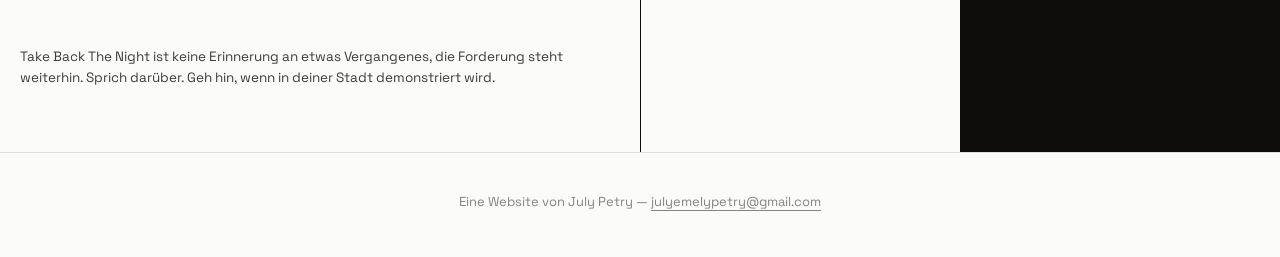
==== commit 1b490eca: "Add files via upload" ====
--- a/index.html
+++ b/index.html
@@ -38,9 +38,6 @@
 
 <main id="top">
 
-<!-- ============================================================
-     INTRO SECTION — weiße Fläche vor dem Kachelraster
-     ============================================================ -->
 <section class="intro-section">
   <video class="intro-video" autoplay muted loop playsinline>
     <source src="assets/bg.mp4" type="video/mp4">
@@ -61,11 +58,6 @@
   </div>
 </section>
 
-<!-- ============================================================
-     DURCHGEHENDES KACHELRASTER
-     4 Spalten · jede Kachel = Bild / Farbe / Text
-     Hover schiebt die Kachel weg und legt eine zweite Ebene frei.
-     ============================================================ -->
 <div class="tilegrid">
 
   <!-- ROW 1 — opening labels -->
@@ -78,7 +70,6 @@
   </div>
   <div class="tile tile-img" data-type="image">
     <div class="tile-front"><img src="assets/W1.png" alt="Gemeinschaft" loading="lazy"></div>
-    <div class="tile-back"><p class="t-back-label">Wut</p></div>
   </div>
   <div class="tile" data-type="color" data-color="black">
     <div class="tile-front tile-front-empty"></div>
@@ -94,11 +85,10 @@
   </div>
   <div class="tile" data-type="color" data-color="paper-dark">
     <div class="tile-front tile-front-empty"></div>
-    <div class="tile-back"><p class="t-back-label">„Frauen, wir<br>erobern uns<br>die Nacht<br>zurück.“</p></div>
+    <div class="tile-back"><p class="t-back-label">„Frauen, wir<br>erobern uns<br>die Nacht<br>zurück."</p></div>
   </div>
   <div class="tile tile-img" data-type="image">
     <div class="tile-front"><img src="assets/W6.png" alt="Solidarität" loading="lazy"></div>
-    <div class="tile-back"><p class="t-back-label">Solidarität</p></div>
   </div>
 
   <!-- ROW 3 — HERO TITLE part 2 -->
@@ -125,7 +115,6 @@
   </div>
   <div class="tile tile-img" data-type="image">
     <div class="tile-front"><img src="assets/W3.png" alt="Aufschrei" loading="lazy"></div>
-    <div class="tile-back"><p class="t-back-label">Aufschrei</p></div>
   </div>
   <div class="tile" data-type="color" data-color="paper-dark">
     <div class="tile-front tile-front-empty"></div>
@@ -153,7 +142,7 @@
   </div>
   <div class="tile tile-quote-wide" data-type="text">
     <div class="tile-front">
-      <p class="t-quote">„Diese ständigen Kämpfe, speziell in meiner Ehe, um Kindererziehung, um Beteiligung am Haushalt, das hat mir einfach gestunken. Und dann habe ich mich wohlgefühlt in einer Gruppe von Frauen, die das auch so gesehen haben.“</p>
+      <p class="t-quote">„Diese ständigen Kämpfe, speziell in meiner Ehe, um Kindererziehung, um Beteiligung am Haushalt, das hat mir einfach gestunken. Und dann habe ich mich wohlgefühlt in einer Gruppe von Frauen, die das auch so gesehen haben."</p>
     </div>
   </div>
   <div class="tile" data-type="color" data-color="paper-dark">
@@ -169,7 +158,6 @@
   </div>
   <div class="tile tile-img" data-type="image">
     <div class="tile-front"><img src="assets/W7.png" alt="Stärke" loading="lazy"></div>
-    <div class="tile-back"><p class="t-back-label">Stärke</p></div>
   </div>
   <div class="tile" data-type="color" data-color="red">
     <div class="tile-front"><span class="t-num-mini">02</span></div>
@@ -189,7 +177,6 @@
   </div>
   <div class="tile tile-img" data-type="image">
     <div class="tile-front"><img src="assets/W2.png" alt="Wut" loading="lazy"></div>
-    <div class="tile-back"><p class="t-back-label">Wir</p></div>
   </div>
 
   <!-- ROW 9 -->
@@ -203,17 +190,16 @@
     <div class="tile-back"><p class="t-back-label">Als Hexen<br>verbrannt</p></div>
   </div>
   <div class="tile" data-type="color" data-color="red">
-    <div class="tile-front"><p class="t-quote-mini">„Take back<br>the night“</p></div>
+    <div class="tile-front"><p class="t-quote-mini">„Take back<br>the night"</p></div>
     <div class="tile-back"><p class="t-back-label">Ursprung:<br>USA</p></div>
   </div>
 
   <!-- ROW 10 -->
   <div class="tile" data-type="text">
-    <div class="tile-front"><p class="t-body">Schon im Aberglauben des Mittelalters konnte diese Nacht für Frauen, die allein das Haus verließen, zum Verhängnis werden. 1977 landete niemand mehr auf dem Scheiterhaufen, aber ein nächtlicher Ausflug „allein“ galt immer noch als riskant. Bis heute.</p></div>
+    <div class="tile-front"><p class="t-body">Schon im Aberglauben des Mittelalters konnte diese Nacht für Frauen, die allein das Haus verließen, zum Verhängnis werden. 1977 landete niemand mehr auf dem Scheiterhaufen, aber ein nächtlicher Ausflug „allein" galt immer noch als riskant. Bis heute.</p></div>
   </div>
   <div class="tile tile-img" data-type="image">
     <div class="tile-front"><img src="assets/W4.png" alt="Erschöpfung" loading="lazy"></div>
-    <div class="tile-back"><p class="t-back-label">Erschöpfung</p></div>
   </div>
   <div class="tile" data-type="text">
     <div class="tile-front"><p class="t-body">In Frankfurt setzten sich Frauen handfest zur Wehr: Pöbelnde Männer wurden kurzerhand in die Flucht geschlagen.</p></div>
@@ -231,7 +217,6 @@
   </div>
   <div class="tile tile-img" data-type="image">
     <div class="tile-front"><img src="assets/W6.png" alt="Solidarität" loading="lazy"></div>
-    <div class="tile-back"><p class="t-back-label">Rasseln,<br>Wecker,<br>Trommeln</p></div>
   </div>
 
   <!-- ROW 12 — Stimmen title -->
@@ -247,21 +232,20 @@
   </div>
   <div class="tile tile-img" data-type="image">
     <div class="tile-front"><img src="assets/W5.png" alt="Schmerz" loading="lazy"></div>
-    <div class="tile-back"><p class="t-back-label">Schmerz</p></div>
   </div>
 
   <!-- ROW 13 — chants -->
   <div class="tile tile-chant" data-type="color" data-color="black">
-    <div class="tile-front"><p class="t-chant">„Wir sind Frauen,<br>wir sind viele,<br>wir haben die<br>Schnauze voll.“</p></div>
+    <div class="tile-front"><p class="t-chant">„Wir sind Frauen,<br>wir sind viele,<br>wir haben die<br>Schnauze voll."</p></div>
   </div>
   <div class="tile tile-chant" data-type="color" data-color="red">
-    <div class="tile-front"><p class="t-chant">„Frauen, hört<br>ihr Frauen<br>schrein, lasst<br>sie nicht allein.“</p></div>
+    <div class="tile-front"><p class="t-chant">„Frauen, hört<br>ihr Frauen<br>schrein, lasst<br>sie nicht allein."</p></div>
   </div>
   <div class="tile tile-chant" data-type="color" data-color="black">
-    <div class="tile-front"><p class="t-chant">„Frauen<br>gemeinsam<br>sind stark.“</p></div>
+    <div class="tile-front"><p class="t-chant">„Frauen<br>gemeinsam<br>sind stark."</p></div>
   </div>
   <div class="tile tile-chant" data-type="color" data-color="red">
-    <div class="tile-front"><p class="t-chant">„Wir erobern<br>uns die Nacht<br>zurück.“</p></div>
+    <div class="tile-front"><p class="t-chant">„Wir erobern<br>uns die Nacht<br>zurück."</p></div>
   </div>
 
   <!-- ROW 14 — Stimmen text -->
@@ -276,7 +260,6 @@
   </div>
   <div class="tile tile-img" data-type="image">
     <div class="tile-front"><img src="assets/W4.png" alt="Erschöpfung" loading="lazy"></div>
-    <div class="tile-back"><p class="t-back-label">Erste Stimme,<br>erstes Mal</p></div>
   </div>
 
   <!-- ROW 15 -->
@@ -309,35 +292,27 @@
     <div class="tile-back"><p class="t-back-label">Sieben<br>Bildfragmente</p></div>
   </div>
 
-  <!-- ROW 17-18 — gallery images, each a tile of its own -->
+  <!-- ROW 17-18 — gallery images -->
   <div class="tile tile-img" data-type="image">
     <div class="tile-front"><img src="assets/W1.png" alt="Gemeinschaft" loading="lazy"></div>
-    <div class="tile-back"><p class="t-back-label">Gemeinschaft</p></div>
   </div>
   <div class="tile tile-img" data-type="image">
     <div class="tile-front"><img src="assets/W2.png" alt="Wut" loading="lazy"></div>
-    <div class="tile-back"><p class="t-back-label">Wut</p></div>
   </div>
   <div class="tile tile-img" data-type="image">
     <div class="tile-front"><img src="assets/W3.png" alt="Aufschrei" loading="lazy"></div>
-    <div class="tile-back"><p class="t-back-label">Aufschrei</p></div>
   </div>
   <div class="tile tile-img" data-type="image">
     <div class="tile-front"><img src="assets/W4.png" alt="Erschöpfung" loading="lazy"></div>
-    <div class="tile-back"><p class="t-back-label">Erschöpfung</p></div>
-  </div>
-
+  </div>
   <div class="tile tile-img" data-type="image">
     <div class="tile-front"><img src="assets/W5.png" alt="Schmerz" loading="lazy"></div>
-    <div class="tile-back"><p class="t-back-label">Schmerz</p></div>
   </div>
   <div class="tile tile-img" data-type="image">
     <div class="tile-front"><img src="assets/W6.png" alt="Solidarität" loading="lazy"></div>
-    <div class="tile-back"><p class="t-back-label">Solidarität</p></div>
   </div>
   <div class="tile tile-img" data-type="image">
     <div class="tile-front"><img src="assets/W7.png" alt="Stärke" loading="lazy"></div>
-    <div class="tile-back"><p class="t-back-label">Stärke</p></div>
   </div>
   <div class="tile" data-type="color" data-color="black">
     <div class="tile-front tile-front-empty"></div>
@@ -377,11 +352,6 @@
 
 </div><!-- /tilegrid -->
 
-<!-- ============================================================
-     AR VIEWER — drei Masken, jede mit eigenem Viewer, AR-Button
-     und Foto-Funktion. Bleiben außerhalb des Kachelrasters, da
-     model-viewer nicht sinnvoll in eine Hover-Kachel passt.
-     ============================================================ -->
 <section class="mask-section">
   <div class="mask-section-head">
     <span class="t-num-mini">Maske 01</span>
@@ -439,9 +409,6 @@
   </div>
 </section>
 
-<!-- ============================================================
-     OUTRO — letzte Kachelreihe
-     ============================================================ -->
 <div class="tilegrid" id="mitmachen">
   <div class="tile" data-type="color" data-color="black">
     <div class="tile-front"><span class="t-num-mini">06</span></div>
@@ -474,7 +441,6 @@
 
 </main>
 
-<!-- ============ LIGHTBOX ============ -->
 <div class="lightbox" id="lightbox" hidden>
   <button class="lightbox-close" id="lightboxClose" aria-label="Schließen">✕</button>
   <figure class="lightbox-figure">
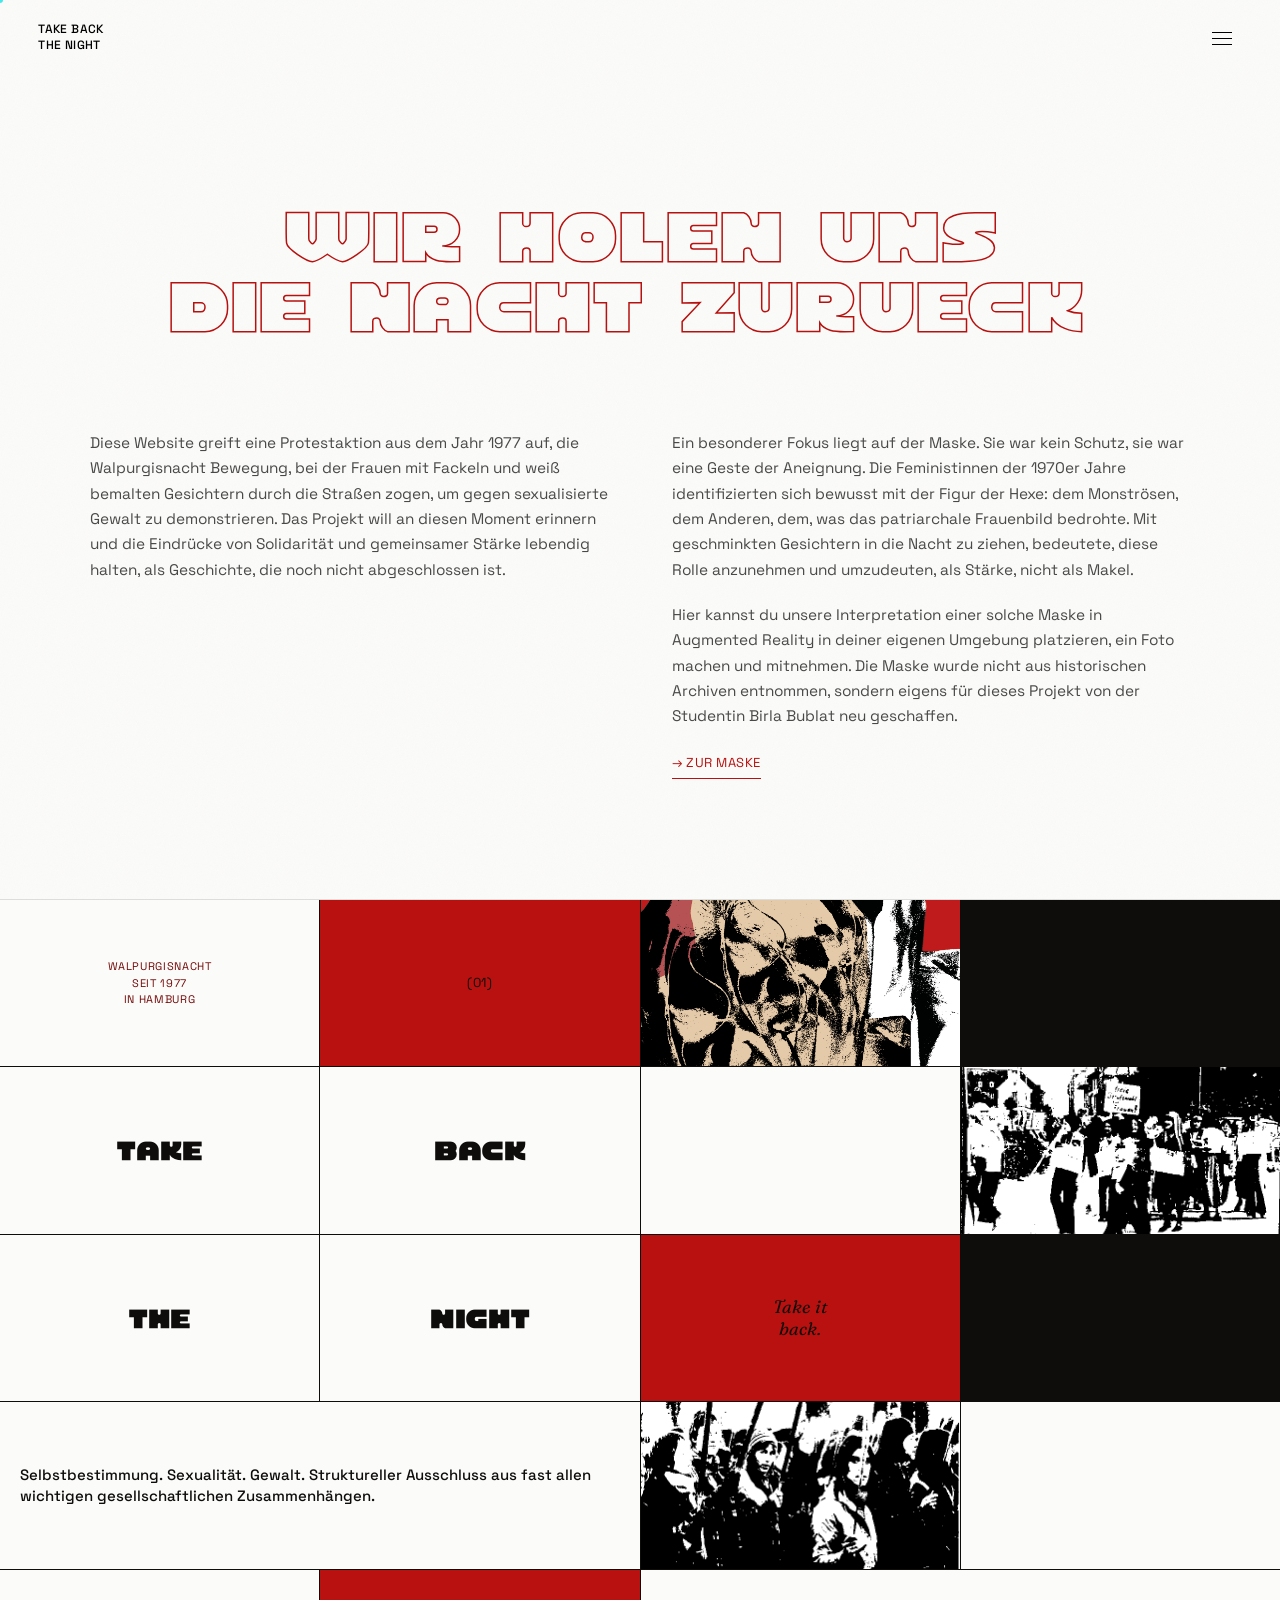
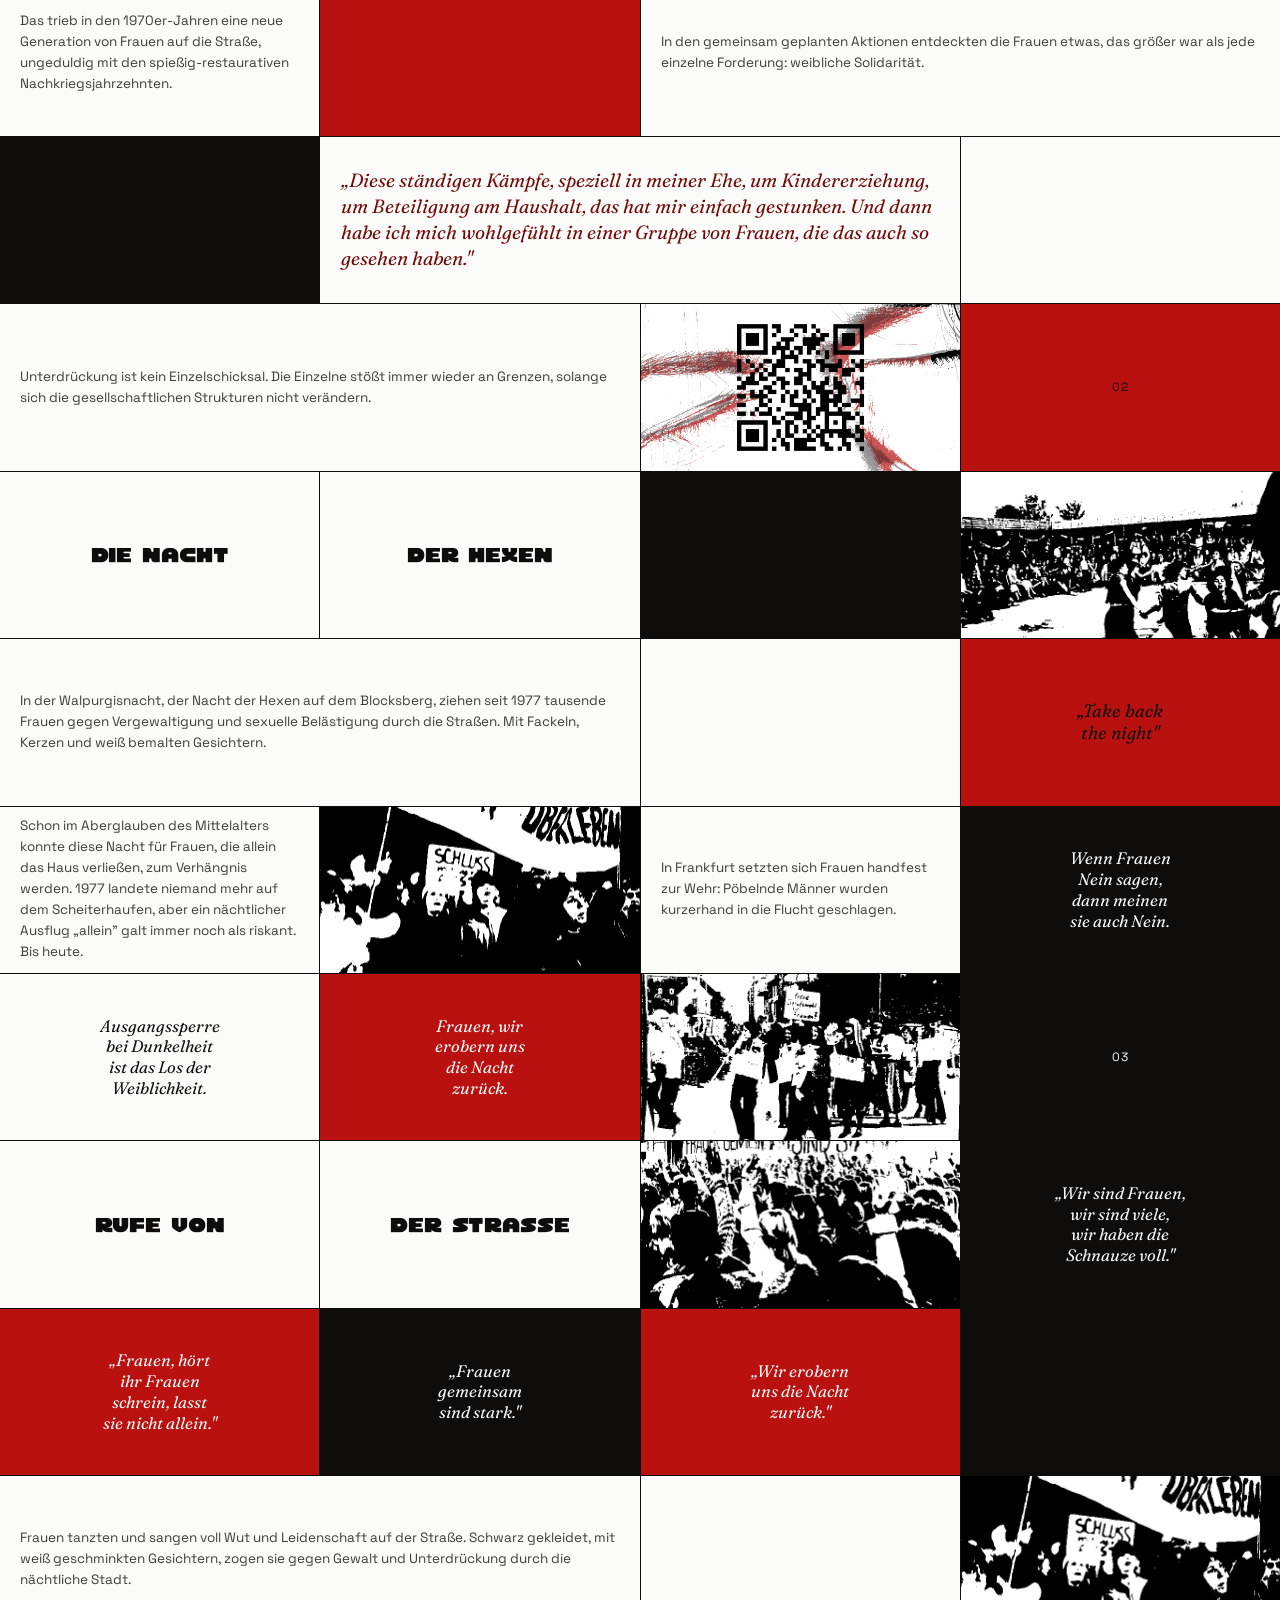
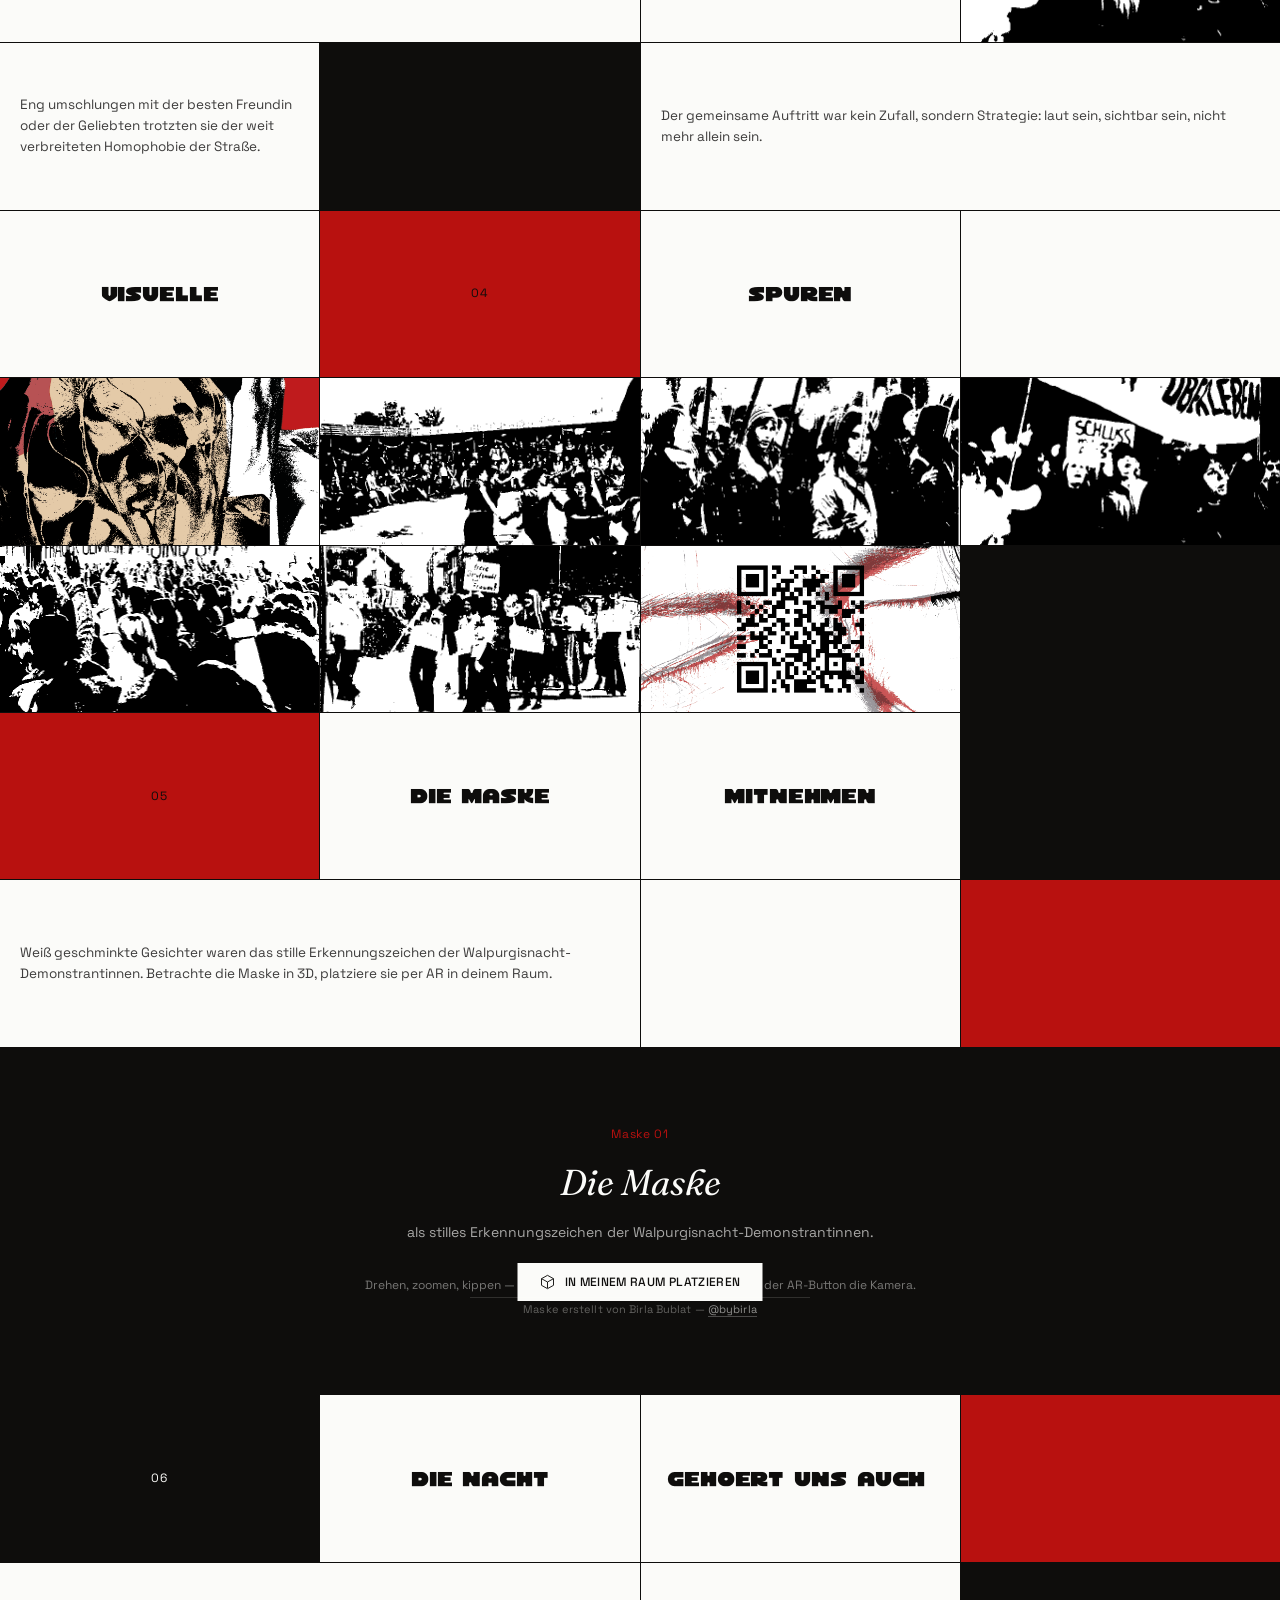
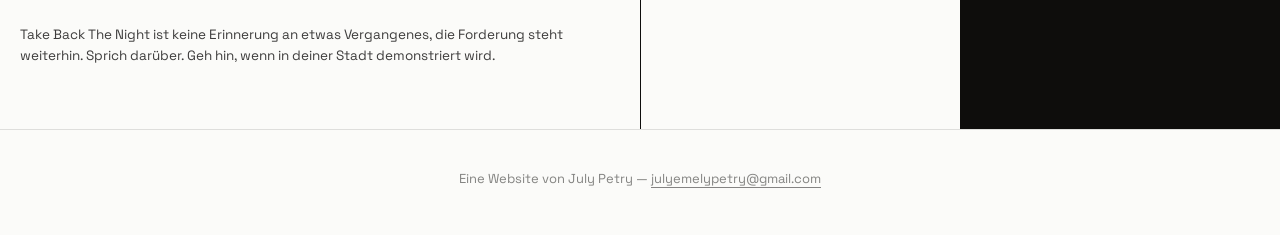
==== commit cb93f045: "Update index.html" ====
--- a/index.html
+++ b/index.html
@@ -123,7 +123,7 @@
 
   <!-- ROW 5 -->
   <div class="tile" data-type="text">
-    <div class="tile-front"><p class="t-body">Das trieb in den 1970er-Jahren eine neue Generation von Frauen auf die Straße — ungeduldig mit den spießig-restaurativen Nachkriegsjahrzehnten.</p></div>
+    <div class="tile-front"><p class="t-body">Das trieb in den 1970er-Jahren eine neue Generation von Frauen auf die Straße, ungeduldig mit den spießig-restaurativen Nachkriegsjahrzehnten.</p></div>
   </div>
   <div class="tile" data-type="color" data-color="red">
     <div class="tile-front tile-front-empty"></div>
@@ -356,7 +356,7 @@
   <div class="mask-section-head">
     <span class="t-num-mini">Maske 01</span>
     <h3>Die Maske</h3>
-    <p>Weiß geschminkte Gesichter als stilles Erkennungszeichen der Walpurgisnacht-Demonstrantinnen.</p>
+    <p>als stilles Erkennungszeichen der Walpurgisnacht-Demonstrantinnen.</p>
   </div>
   <div class="mask-viewer-frame">
     <model-viewer
